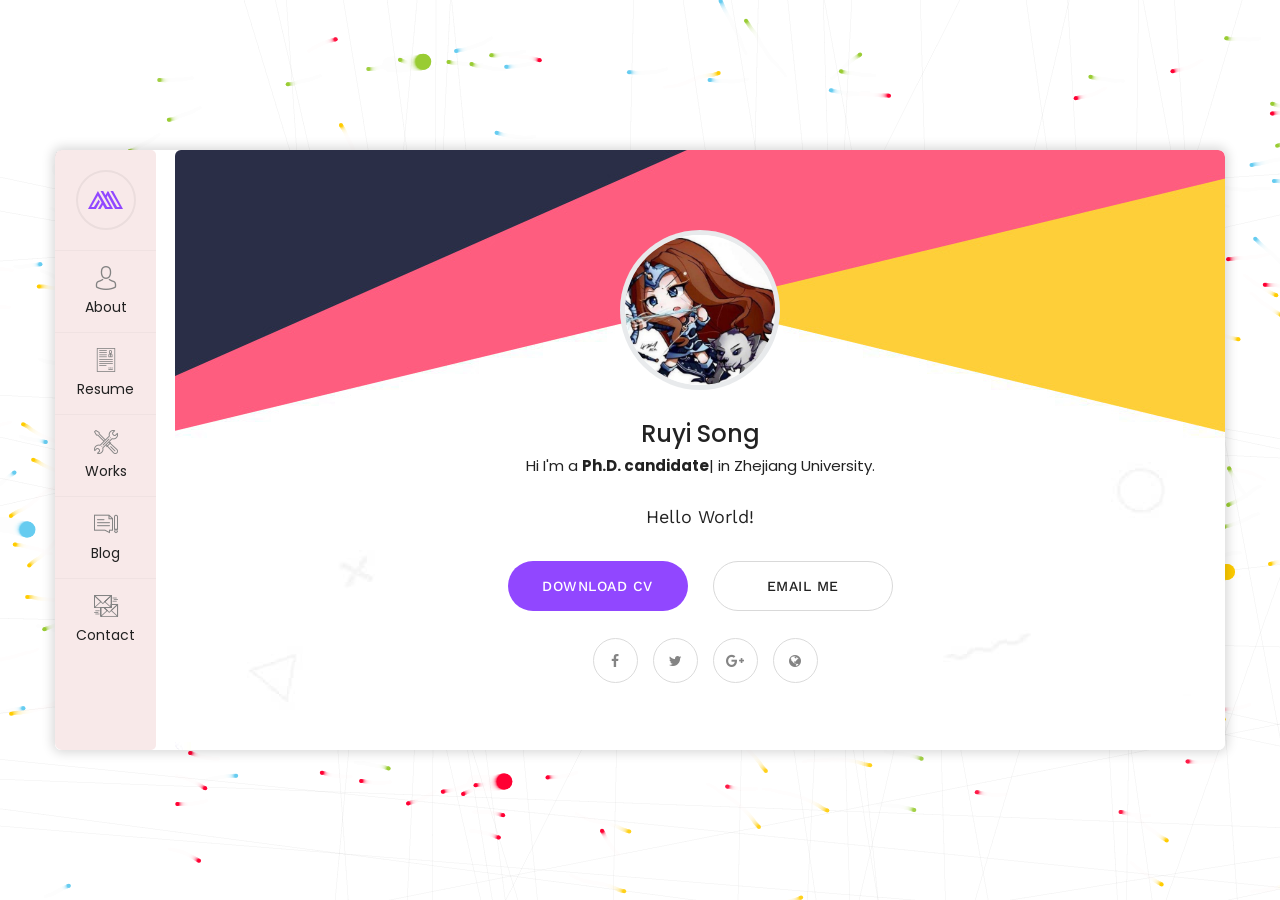
==== index.html @ bcd121ae "pdf viewer version 4.0" ====
﻿<!DOCTYPE html>
<html lang="en">
<head>
<meta charset="utf-8">
<title>Ruyi Song's Homepage</title>
<!-- Stylesheets -->
<link href="css/bootstrap.css" rel="stylesheet">
<link href="css/style.css" rel="stylesheet">
<link href="css/responsive.css" rel="stylesheet">

<!--Favicon-->
<link rel="shortcut icon" href="images/favicon.png" type="image/x-icon">
<link rel="icon" href="images/favicon.png" type="image/x-icon">
<!-- Responsive -->
<meta http-equiv="X-UA-Compatible" content="IE=edge">
<meta name="viewport" content="width=device-width, initial-scale=1.0, maximum-scale=1.0, user-scalable=0">
<!--[if lt IE 9]><script src="js/html5shiv.js"></script><![endif]-->
<!--[if lt IE 9]><script src="js/respond.js"></script><![endif]-->

<script>
function downloadCV() {
    const correctPassword = "200468"; // set your password here
    const password = prompt("need password to download CV:");
    if (password === null) {
        return;
    }
    if (password === correctPassword) {
        // correct password
        const link = document.createElement('a');
        link.href = 'docs/CV.pdf';
        link.download = 'CV.pdf';
        document.body.appendChild(link);
        link.click();
        document.body.removeChild(link);
    } else {
        // wrong password
        alert("wrong password. Access denied.");
    }
}
</script>
</head>

<body>

<div class="page-wrapper default-version">
 	
    <!-- Preloader -->
    <div class="preloader"></div>

    <div class="page-background">
        <div class="image-1"><img src="images/icons/shape/icon-1.png" alt=""></div>
        <div class="image-7"><img src="images/icons/shape/icon-7.png" alt=""></div>
        <canvas id="canvas"></canvas>
    </div>
    
    <!-- Mobile menu -->
    <div class="mobile-menu">
        <div class="container">
            <!--Nav Outer-->
            <div class="nav-outer clearfix">
                <div class="logo"><a href="index.html"><img src="images/logo.png" alt=""></a></div>
                <!-- Main Menu -->
                <nav class="main-menu">
                    <div class="navbar-header">
                        <!-- Toggle Button -->      
                        <button type="button" class="navbar-toggle" data-toggle="collapse" data-target=".navbar-collapse">
                            <span class="icon-bar"></span>
                            <span class="icon-bar"></span>
                            <span class="icon-bar"></span>
                        </button>
                    </div>
                    
                    <div class="navbar-collapse collapse scroll-nav clearfix">
                        <ul class="navigation clearfix">
                            
                            <li class="current"><a href="#home">Home</a></li>
                            <li><a href="#about">About</a></li>
                            <li><a href="#resume">Resume</a></li>
                            <!-- <li><a href="#services">Services</a></li> -->
                            <li><a href="#work">Works</a></li>
                            <li><a href="#blog">Blog</a></li>
                            <li><a href="#contact">Contact</a></li>

                         </ul>
                    </div>
                </nav>
                <!-- Main Menu End-->                        
            </div>
            <!--Nav Outer End-->            
        </div>
    </div>
 	
    <div class="card-outer">
        <div class="scroll-box">
            <div class="container" data-animation-in="fadeInLeft" data-animation-out="fadeOutLeft">
                <div class="card-wrapper">
                    <div class="author-info" style="background-image:url(images/background/3.jpg)">
                        <div class="image"><img src="images/resource/user picture.jpg" alt=""></div>
                        <div class="author">
                            <h3>Ruyi Song</h3>
                            <div class="designation">
                                Hi I'm
                                <div class="typing-title">
                                    <p>a <strong>Ph.D. candidate</strong></p>
                                    <p>a <strong>graduate student</strong></p>
                                </div>
                                <span class="typed-title"></span>
                                in ZJU.
                            </div>
                        </div>
                        <div class="link-btn">
                            <a href="javascript:void(0);" onclick="downloadCV()" class="theme-btn btn-style-one">Download CV</a>
                        </div>
                        <ul class="social-icon-two">
                            <li><a href="#"><span class="fa fa-facebook"></span></a></li>
                            <li><a href="#"><span class="fa fa-twitter"></span></a></li>
                            <li><a href="#"><span class="fa fa-google-plus"></span></a></li>
                            <li><a href="footprint.html"><span class="fa fa-globe"></span></a></li>
                        </ul>
                    </div>
                    <div class="card-inner-box">
                        <header class="header wow fadeInLeft" data-wow-duration="1.5s">
                            <ul class="main-menu">
                                <li class="active home"><a class="logo" href="#home"><img src="images/logo.png" alt=""></a></li>
                                <li><a href="#about"><i class="flaticon-social"></i>About</a></li>
                                <li><a href="#resume"><i class="flaticon-curriculum"></i>Resume</a></li>
                                <!-- <li><a href="#services"><i class="flaticon-layers-1"></i>Services</a></li> -->
                                <li><a href="#work"><i class="flaticon-tools"></i>Works</a></li>
                                <li><a href="#blog"><i class="flaticon-blog"></i>Blog</a></li>
                                <li><a href="#contact"><i class="flaticon-send-mail"></i>Contact</a></li>
                            </ul>
                        </header>

                        <!-- card item -->
                        <div class="card-home card-item active" id="home" style="background-image:url(images/background/1.jpg)">

                            <div class="card-inner wow fadeInUp" data-wow-duration="2s">
                                <div class="image"><img src="images/resource/user picture.jpg" alt=""></div>
                                <div class="author">
                                    <h3>Ruyi Song</h3>
                                    <div class="designation">
                                        Hi I'm
                                        <div class="typing-title">
                                            <p>a <strong>Ph.D. candidate</strong></p>
                                            <p>a <strong>graduate student</strong></p>
                                        </div>
                                        <span class="typed-title"></span>
                                        in Zhejiang University.
                                    </div>
                                </div>
                                <div class="text">Hello World!</div>
                                <div class="link-btn">
                                    <a href="javascript:void(0);" onclick="downloadCV()" class="theme-btn btn-style-one">Download CV</a>
                                    <a href="mailto:ruyisong77@gmail.com" class="theme-btn btn-style-two">Email Me</a>
                                </div>
                                <ul class="social-icon-two">
                                    <li><a href="#"><span class="fa fa-facebook"></span></a></li>
                                    <li><a href="#"><span class="fa fa-twitter"></span></a></li>
                                    <li><a href="#"><span class="fa fa-google-plus"></span></a></li>
                                    <li><a href="footprint.html"><span class="fa fa-globe"></span></a></li>
                                </ul>
                            </div>
                            
                        </div>
                        <!-- end item -->

                        <!-- card item -->
                        <div class="card-about card-item" id="about" style="background-image:url(images/background/2.jpg)">
                            <div class="card-inner">
                                <h4 class="title">About Me</h4>
                                <div class="text">Hello World!</div>
                                <div class="info-list">
                                    <div class="row">
                                        <div class="col-md-6">
                                            <ul class="list-style-one">
                                                <li><strong>Name:</strong>  Ruyi Song</li>
                                                <li><strong>Phone:</strong>  (+86)15591840232</li>
                                                <li><strong>Address:</strong>  Hangzhou, Zhejiang, China</li>
                                            </ul>
                                        </div>
                                        <div class="col-md-6">
                                            <ul class="list-style-one">
                                                <li><strong>Email:</strong>  ruyisong77@gmail.com</li>
                                                <li><strong>Identity:</strong>  Ph.D candidate</li>
                                            </ul>
                                        </div>
                                    </div>
                                </div>                                    
                                <h4 class="title">Skills</h4>
                                <div class="row">
                                    <!-- About Block -->
                                    <div class="skill-block col-md-3 col-sm-4 col-xs-6">
                                        <div class="inner-box">
                                            <div class="graph-outer">
                                                <input type="text" class="dial" data-fgColor="#9147ff" data-bgColor="#f5f5f5" data-width="90" data-height="90" data-linecap="normal"  value="50">
                                                <div class="inner-text count-box"><span class="count-text" data-stop="50" data-speed="2000"></span>%</div>
                                            </div>
                                            <h3>C++</h3>
                                        </div>
                                    </div>

                                    <!-- About Block -->
                                    <div class="skill-block col-md-3 col-sm-4 col-xs-6">
                                        <div class="inner-box">
                                            <div class="graph-outer">
                                                <input type="text" class="dial" data-fgColor="#ff5e7e" data-bgColor="#f5f5f5" data-width="90" data-height="90" data-linecap="normal"  value="20">
                                                <div class="inner-text count-box"><span class="count-text" data-stop="20" data-speed="2000"></span>%</div>
                                            </div>
                                            <h3>C</h3>
                                        </div>
                                    </div>

                                    <!-- About Block -->
                                    <div class="skill-block col-md-3 col-sm-4 col-xs-6">
                                        <div class="inner-box">
                                            <div class="graph-outer">
                                                <input type="text" class="dial" data-fgColor="#ffc713" data-bgColor="#f5f5f5" data-width="90" data-height="90" data-linecap="normal"  value="20">
                                                <div class="inner-text count-box"><span class="count-text" data-stop="20" data-speed="2000"></span>%</div>
                                            </div>
                                            <h3>Python</h3>
                                        </div>
                                    </div>

                                    <!-- About Block -->
                                    <div class="skill-block col-md-3 col-sm-4 col-xs-6">
                                        <div class="inner-box">
                                            <div class="graph-outer">
                                                <input type="text" class="dial" data-fgColor="#51dbc3" data-bgColor="#f5f5f5" data-width="90" data-height="90" data-linecap="normal"  value="10">
                                                <div class="inner-text count-box"><span class="count-text" data-stop="10" data-speed="2000"></span>%</div>
                                            </div>
                                            <h3>HTML</h3>
                                        </div>
                                    </div>
                                </div>
                                        
                            </div>
                        </div>
                        <!-- end item -->

                        <!-- card item -->
                        <div class="card-resume card-item" id="resume" style="background-image:url(images/background/2.jpg)">
                            <div class="card-inner">
                                <h4 class="title">Resume</h4>
                                <div class="row clearfix">
                                    <!--Column-->
                                    <div class="timeline-column col-md-6 col-sm-12 col-xs-12">
                                        <div class="inner">
                                            <div class="col-header"><div class="icon-box"><div class="icon-inner"><div class="icon"><span class="flaticon-book"></span></div></div></div> <h2>Experience</h2></div>
                                            
                                            <!--Timeline Block-->
                                            <div class="timeline-block">
                                                <div class="inner-box">
                                                    <h4>Ph.D Candidate</h4>
                                                    <div class="date"><span>2026-now</span> / Zhejiang University</div>
                                                    <div class="text">Major in Computer Science and Technology. </div>
                                                </div>
                                            </div>

                                            <!--Timeline Block-->
                                            <div class="timeline-block">
                                                <div class="inner-box">
                                                    <h4>Graduate</h4>
                                                    <div class="date"><span>2022-2026</span> / Zhejiang University</div>
                                                    <div class="text">Major in Computer Science and Technology. </div>
                                                </div>
                                            </div>
                                            
                                        </div>
                                    </div>
                                    
                                    <!--Column-->
                                    <div class="timeline-column col-md-6 col-sm-12 col-xs-12">
                                        <div class="inner">
                                            <div class="col-header"><div class="icon-box"><div class="icon-inner"><div class="icon"><span class="flaticon-case"></span></div></div></div> <h2>Previous Work</h2></div>
                                            
                                            <!--Timeline Block-->
                                            <div class="timeline-block">
                                                <div class="inner-box">
                                                    <h4>MultiModal AI</h4>
                                                    <div class="date"><span>2025-now</span>  / Zhejiang University</div>
                                                    <div class="text">Vision-Language Action model </div>
                                                </div>
                                            </div>

                                            <div class="timeline-block">
                                                <div class="inner-box">
                                                    <h4>MARL</h4>
                                                    <div class="date"><span>2024-2025 </span> / Zhejiang University</div>
                                                    <div class="text">Multi-Agent Reinforcement Learning </div>
                                                </div>
                                            </div>

                                        </div>
                                    </div>
                                    
                                </div>
                            </div>
                        </div>
                        <!-- end item -->
                        <!-- card item -->
                        <!-- <div class="card-services card-item" id="services" style="background-image:url(images/background/2.jpg)">
                            <div class="card-inner">
                                <h4 class="title">Services</h4>
                                <div class="row">
                                    <div class="services-block col-md-6">
                                        <div class="inner-box">
                                            <div class="icon-box"><span class="icon flaticon-pen-tool"></span></div>
                                            <h4><a href="blog-single.html">UI/UX Design</a></h4>
                                            <div class="text">Lorem ipsum dolor amet constur adipisicing elit </div>
                                        </div> 
                                    </div>
                                    <div class="services-block col-md-6">
                                        <div class="inner-box">
                                            <div class="icon-box"><span class="icon flaticon-folder"></span></div>
                                            <h4><a href="blog-single.html">Web Design</a></h4>
                                            <div class="text">Lorem ipsum dolor amet constur adipisicing elit </div>
                                        </div> 
                                    </div>
                                    <div class="services-block col-md-6">
                                        <div class="inner-box">
                                            <div class="icon-box"><span class="icon flaticon-computer"></span></div>
                                            <h4><a href="blog-single.html">Branding</a></h4>
                                            <div class="text">Lorem ipsum dolor amet constur adipisicing elit </div>
                                        </div> 
                                    </div>
                                    <div class="services-block col-md-6">
                                        <div class="inner-box">
                                            <div class="icon-box"><span class="icon flaticon-layers-1"></span></div>
                                            <h4><a href="blog-single.html">Logo Design</a></h4>
                                            <div class="text">Lorem ipsum dolor amet constur adipisicing elit </div>
                                        </div> 
                                    </div>
                                    <div class="services-block col-md-6">
                                        <div class="inner-box">
                                            <div class="icon-box"><span class="icon flaticon-web-design"></span></div>
                                            <h4><a href="blog-single.html">Apps Design</a></h4>
                                            <div class="text">Lorem ipsum dolor amet constur adipisicing elit </div>
                                        </div> 
                                    </div>
                                    <div class="services-block col-md-6">
                                        <div class="inner-box">
                                            <div class="icon-box"><span class="icon flaticon-photo-camera"></span></div>
                                            <h4><a href="blog-single.html">Photography</a></h4>
                                            <div class="text">Lorem ipsum dolor amet constur adipisicing elit </div>
                                        </div> 
                                    </div>
                                </div>
                            </div>
                        </div> -->
                        <!-- end item -->
                        <!-- card item -->
                        <div class="card-projects card-item" id="work" style="background-image:url(images/background/2.jpg)">
                            <div class="card-inner">
                                <h4 class="title">Works</h4>
                                <div class="row">

                                    <div class="projects-block col-md-6">
                                        <div class="inner-box">
                                            <figure class="image">
                                                <img src="images/gallery/LLM-SMAC.png" alt="image">
                                                <div class="overlay">
                                                    <a class="option-btn" href="pdf-viewer.html?file=docs/CV.pdf&title=CV.pdf" target="_blank" rel="noopener">
                                                        <i class="fa fa-search"></i>
                                                    </a>                                
                                                </div>
                                            </figure>
                                            <div class="caption-title">
                                                <h3><a href="#">本地 PDF</a></h3>
                                                <span>本地阅读</span>
                                            </div>
                                        </div>
                                    </div>

                                    <div class="projects-block col-md-6">
                                        <div class="inner-box">
                                            <figure class="image">
                                                <img src="images/gallery/LLM-SMAC.png" alt="image">
                                                <div class="overlay">
                                                    <a class="option-btn" href="https://dl.acm.org/doi/abs/10.65109/RVAB7186#" target="_blank" rel="noopener">
                                                        <i class="fa fa-search"></i>
                                                    </a>                                
                                                </div>
                                            </figure>
                                            <div class="caption-title">
                                                <h3><a href="#">LLM-SMAC</a></h3>
                                                <span>AAMAS 2026</span>
                                            </div>
                                        </div>
                                    </div>

                                    <div class="projects-block col-md-6">
                                        <div class="inner-box">
                                            <figure class="image">
                                                <img src="images/gallery/SMAC-R1.png" alt="image">
                                                <div class="overlay">
                                                    <a class="option-btn" href="https://arxiv.org/abs/2410.16024" target="_blank" rel="noopener">
                                                        <i class="fa fa-search"></i>
                                                    </a>                                
                                                </div>
                                            </figure>
                                            <div class="caption-title">
                                                <h3><a href="#">SMAC-R1</a></h3>
                                                <span>arXiv</span>
                                            </div>
                                        </div>
                                    </div>

                                    <!-- <div class="projects-block col-md-6">
                                        <div class="inner-box">
                                            <figure class="image">
                                                <img src="images/gallery/2.jpg" alt="image">
                                                <div class="overlay">
                                                    <a class="lightbox-image option-btn" title="Image Caption Here" data-fancybox-group="example-gallery" href="images/gallery/2.jpg">
                                                        <i class="fa fa-search"></i>
                                                    </a>                                
                                                </div>
                                            </figure>
                                            <div class="caption-title">
                                                <h3><a href="#">Portfolio Item Title</a></h3>
                                                <span>Branding, Print</span>
                                            </div>
                                        </div>
                                    </div>

                                    <div class="projects-block col-md-6">
                                        <div class="inner-box">
                                            <figure class="image">
                                                <img src="images/gallery/3.jpg" alt="image">
                                                <div class="overlay">
                                                    <a class="lightbox-image option-btn" title="Image Caption Here" data-fancybox-group="example-gallery" href="images/gallery/3.jpg">
                                                        <i class="fa fa-search"></i>
                                                    </a>                                
                                                </div>
                                            </figure>
                                            <div class="caption-title">
                                                <h3><a href="#">Portfolio Item Title</a></h3>
                                                <span>Branding, Print</span>
                                            </div>
                                        </div>
                                    </div>
                                    
                                    <div class="projects-block col-md-6">
                                        <div class="inner-box">
                                            <figure class="image">
                                                <img src="images/gallery/4.jpg" alt="image">
                                                <div class="overlay">
                                                    <a class="lightbox-image option-btn" title="Image Caption Here" data-fancybox-group="example-gallery" href="images/gallery/4.jpg">
                                                        <i class="fa fa-search"></i>
                                                    </a>                                
                                                </div>
                                            </figure>
                                            <div class="caption-title">
                                                <h3><a href="#">Portfolio Item Title</a></h3>
                                                <span>Branding, Print</span>
                                            </div>
                                        </div>
                                    </div>
                                    
                                    <div class="projects-block col-sm-6">
                                        <div class="inner-box">
                                            <figure class="image">
                                                <img src="images/gallery/5.jpg" alt="image">
                                                <div class="overlay">
                                                    <a class="lightbox-image option-btn" title="Image Caption Here" data-fancybox-group="example-gallery" href="images/gallery/5.jpg">
                                                        <i class="fa fa-search"></i>
                                                    </a>                                
                                                </div>
                                            </figure>
                                            <div class="caption-title">
                                                <h3><a href="#">Portfolio Item Title</a></h3>
                                                <span>Branding, Print</span>
                                            </div>
                                        </div>
                                    </div>

                                    <div class="projects-block col-sm-6">
                                        <div class="inner-box">
                                            <figure class="image">
                                                <img src="images/gallery/6.jpg" alt="image">
                                                <div class="overlay">
                                                    <a class="lightbox-image option-btn" title="Image Caption Here" data-fancybox-group="example-gallery" href="images/gallery/6.jpg">
                                                        <i class="fa fa-search"></i>
                                                    </a>                                
                                                </div>
                                            </figure>
                                            <div class="caption-title">
                                                <h3><a href="#">Portfolio Item Title</a></h3>
                                                <span>Branding, Print</span>
                                            </div>
                                        </div>
                                    </div> -->
                                    
                                </div>
                            </div>
                        </div>
                        <!-- end item -->
                        <!-- card item -->
                        <div class="card-blog card-item" id="blog" style="background-image:url(images/background/2.jpg)">
                            <div class="card-inner">
                                <h4 class="title">Blog</h4>

                                <div class="news-block">
                                    <div class="inner-box">
                                        <div class="image">
                                            <img src="images/blog/China/Shanghai/Shanghai14.jpg" alt="">
                                            <div class="overlay">
                                                <a class="link-btn" href="blog/China/Shanghai.html">
                                                    <i class="fa fa-link"></i>
                                                </a>                                
                                            </div>
                                        </div>
                                        <div class="date"><strong>30</strong> <br>Aug</div>
                                        <div class="lower-content">
                                            <h4><a href="blog/China/Shanghai.html">Shanghai, China</a></h4>
                                            <div class="post-meta">by Ruyi Song  /  <span>China</span></div>
                                        </div>
                                    </div>
                                </div>

                                <div class="news-block">
                                    <div class="inner-box">
                                        <div class="image">
                                            <img src="images/blog/China/Guilin/Guilin19.jpg" alt="">
                                            <div class="overlay">
                                                <a class="link-btn" href="blog/China/Guilin.html">
                                                    <i class="fa fa-link"></i>
                                                </a>                                
                                            </div>
                                        </div>
                                        <div class="date"><strong>27</strong> <br>Aug</div>
                                        <div class="lower-content">
                                            <h4><a href="blog/China/Guilin.html">Guilin, Guangxi, China</a></h4>
                                            <div class="post-meta">by Ruyi Song  /  <span>China</span></div>
                                        </div>
                                    </div>
                                </div>

                                <!-- <div class="news-block">
                                    <div class="inner-box">
                                        <div class="image">
                                            <img src="images/resource/blog-2.jpg" alt="">
                                            <div class="overlay">
                                                <a class="link-btn" href="blog-single.html">
                                                    <i class="fa fa-link"></i>
                                                </a>                                
                                            </div>
                                        </div>
                                        <div class="date"><strong>04</strong> <br>Sep</div>
                                        <div class="lower-content">
                                            <h4><a href="blog-single.html">Let’s Talk About Design</a></h4>
                                            <div class="post-meta">by admin  /  <span>Design</span></div>
                                        </div>
                                    </div>
                                </div>

                                <div class="news-block">
                                    <div class="inner-box">
                                        <div class="image">
                                            <img src="images/resource/blog-3.jpg" alt="">
                                            <div class="overlay">
                                                <a class="link-btn" href="blog-single.html">
                                                    <i class="fa fa-link"></i>
                                                </a>                                
                                            </div>
                                        </div>
                                        <div class="date"><strong>06</strong> <br>Sep</div>
                                        <div class="lower-content">
                                            <h4><a href="blog-single.html">Let’s Talk About Design</a></h4>
                                            <div class="post-meta">by admin  /  <span>Design</span></div>
                                        </div>
                                    </div>
                                </div> -->

                            </div>
                        </div>
                        <!-- end item -->
                        <!-- card item -->
                        <div class="card-contact card-item" id="contact" style="background-image:url(images/background/2.jpg)">
                            <div class="card-inner">
                                <h3 class="title">Contact</h3>
                                <h4>Keep In Touch</h4>
                                <div class="row clearfix">
                                    <div class="col-md-6">
                                        <ul class="list-style-two">
                                            <li><span class="icon flaticon-signs"></span>The State Key Laboratory of CAD&CG at Zhejiang University <br> Yuhangtang road 866, Hangzhou, Zhejiang, China </li>
                                            <li><span class="icon flaticon-smartphone"></span>(+86) 15591840232 <br>(+86) ***********</li>
                                            <li><span class="icon flaticon-note-1"></span>ruyisong77@gmail.com (prefer) <br>3220105868@zju.edu.cn</li>
                                        </ul>
                                    </div>
                                    <div class="col-md-6">
                                        <div class="map-section">
                                            <div class="home-google-map">
                                                <div 
                                                    class="google-map" 
                                                    id="contact-google-map" 
                                                    data-map-lat="40.700843" 
                                                    data-map-lng="-74.004012" 
                                                    data-icon-path="images/icons/map-marker.png"
                                                    data-map-title="Chester"
                                                    data-map-zoom="11" >
                                                </div>
                                            </div>
                                        </div>
                                    </div>
                                </div>
                                <!-- <h4>How Can I Help?</h4> -->
                                <!-- Contact Form -->
                                <!-- <div class="contact-form"> -->
                                    <!--Comment Form-->
                                    <!-- <form method="post" action="sendemail.php" id="contact-form">
                                        <div class="row clearfix">
                                            
                                            <div class="col-md-6 form-group">
                                                <input type="text" name="username" placeholder="Name" required>
                                            </div>
                                            
                                            <div class="col-md-6 form-group">
                                                <input type="email" name="email" placeholder="Email" required>
                                            </div>
                                            
                                            <div class="col-md-6 form-group">
                                                <input type="text" name="subject" placeholder="Subject" required>
                                            </div>

                                            <div class="col-md-6 form-group">
                                                <input type="text" name="phone" placeholder="Phone" required>
                                            </div>

                                            <div class="col-lg-12 col-md-12 form-group">
                                                <textarea name="message" placeholder="Message"></textarea>
                                            </div>
                                            
                                            <div class="col-lg-12 col-md-12 form-group">
                                                <button class="theme-btn btn-style-two" type="submit" name="submit-form">Submit Now </button>
                                            </div>
                                            
                                        </div>
                                    </form>
                                        
                                </div> -->
                                <!--End Contact Form -->
                                        
                            </div>
                        </div>
                        <!-- end item -->

                    </div>
                </div>
                    
            </div>
        </div>
            
    </div>

</div>
<!--End pagewrapper-->


<script src="js/jquery.js"></script> 

<script src="js/bootstrap.min.js"></script>
<script src="js/jquery.mCustomScrollbar.concat.min.js"></script>
<script src="js/owl.js"></script>
<script src="js/wow.js"></script>
<script src="js/appear.js"></script>
<script src="js/jquery.fancybox.js"></script>
<script src="js/element-in-view.js"></script>
<script src="js/knob.js"></script>
<script src="js/validate.js"></script>
<script src="js/mousemoveparallax.js"></script>
<script src="js/pagenav.js"></script>
<script src="js/jquery-type.js"></script>
<script src="js/jquery.nicescroll.min.js"></script>
<script src="js/particle-alone.js"></script>
<script src="js/script.js"></script>

<!--Google Map APi Key-->
<script src="http://ditu.google.cn/maps/api/js?key=AIzaSyATY4Rxc8jNvDpsK8ZetC7JyN4PFVYGCGM"></script>
<script src="js/gmaps.js"></script>
<script src="js/map-script.js"></script>
<!--End Google Map APi-->

</body>
</html>
---- css/style.css ----
/* Mahira HTML Template*/

/************ TABLE OF CONTENTS ***************
1. Fonts
2. Reset
3. Global
4. Header
5. About
6. Resume
7. Services
8. Works
9. Blog
10. Contact
**********************************************/

/*** 

====================================================================
	Fonts
====================================================================

 ***/

@import url('https://fonts.googleapis.com/css?family=Poppins:400,500,600,700,800|Work+Sans:400,500,700');

/*font-family: 'Poppins', sans-serif;
font-family: 'Work Sans', sans-serif;*/

@import url('font-awesome.css');
@import url('flaticon.css');
@import url('animate.css');
@import url('owl.css');
@import url('jquery-ui.css');
@import url('jquery.fancybox.min.css');
@import url('jquery.mCustomScrollbar.min.css');
@import url('custom-animate.css');
@import url('multi-scroll.css');

/*** 

====================================================================
	Reset
====================================================================

 ***/

* {
	margin:0px;
	padding:0px;
	border:none;
	outline:none;
}

/*** 

====================================================================
	Global Settings
====================================================================

 ***/

body {
	font-size:15px;
	color:#777777;
	line-height:1.7em;
	font-weight:400;
	background:#ffffff;
	-webkit-font-smoothing: antialiased;
	-moz-font-smoothing: antialiased;
	font-family: 'Work Sans', sans-serif;
}

a{
	text-decoration:none;
	cursor:pointer;
	color:#fc6183;
}

a:hover,a:focus,a:visited{
	text-decoration:none;
	outline:none;
}

h1,h2,h3,h4,h5,h6 {
	position:relative;
	font-weight:normal;
	background:none;
	margin:0px;
	line-height:1.6em;
	font-family: 'Poppins', sans-serif;
}

textarea{
	overflow:hidden;
}

p{
	font-size: 14px;
	position:relative;
	line-height:1.8em;	
	margin-bottom: 0;
	color: #777777;
}

::-webkit-input-placeholder{color: inherit;}
::-moz-input-placeholder{color: inherit;}
::-ms-input-placeholder{color: inherit;}

.auto-container{
	position:static;
	max-width:1200px;
	padding:0px 15px;
	margin:0 auto;
}

.medium-container{
	max-width:850px;
}

.page-wrapper{
	position:relative;
	margin:0 auto;
	width:100%;
	min-width:300px;
	background-position: center;
	background-repeat: repeat;
}

.page-wrapper.bg-lines{
	background-image: url(../images/icons/line.png);
}


ul,li{
	list-style:none;
	padding:0px;
	margin:0px;	
}

.centered{
	text-align:center;	
}

.theme-btn{
	display:inline-block;
	letter-spacing: .5px;
	transition:all 0.3s ease;
	-moz-transition:all 0.3s ease;
	-webkit-transition:all 0.3s ease;
	-ms-transition:all 0.3s ease;
	-o-transition:all 0.3s ease;
}

/*Btn Style One*/
.btn-style-one{
	position:relative;
	font-size:14px;
	line-height:22px;
	text-align: center;
	padding:14px 30px;
	color:#ffffff;
	font-weight:500;
	text-transform: uppercase;
	letter-spacing:.5px;
	-webkit-border-radius: 40px;
	-moz-border-radius: 40px;
	-ms-border-radius: 40px;
	-o-border-radius: 40px;
	border-radius: 40px;
	background: #9147ff;
}

.btn-style-one:hover{
	color: #fff;
	background: #222;
}

/*Btn Style two*/
.btn-style-two{
	position:relative;
	font-size:14px;
	line-height:22px;
	text-align: center;
	padding: 13px 30px;
	color:#222;
	font-weight:500;
	text-transform: uppercase;
	letter-spacing:.5px;
	-webkit-border-radius: 40px;
	-moz-border-radius: 40px;
	-ms-border-radius: 40px;
	-o-border-radius: 40px;
	border-radius: 40px;
	background: transparent;
	border: 1px solid #d9d9d9;
}

.btn-style-two:hover{
	color: #ffffff;
	background: #9147ff;
	border-color: #9147ff;
}


/*Social Icon One*/

.social-icon-one{
	position:relative;
}

.social-icon-one li{
	position:relative;
	margin-left:10px;
	display:inline-block;
}

.social-icon-one li a{
	font-size:14px;
	color:#111111;
}

.social-icon-one li a:hover{
	color:#1d1d1d;
}

/*Social Icon two*/

.social-icon-two{
	position:relative;
}

.social-icon-two li{
	position:relative;
	margin-left:10px;
	display:inline-block;
}

.social-icon-two li a{
	font-size:14px;
	color: #848484;
	height:  45px;
	width:  45px;
	text-align:  center;
	line-height:  45px;
	border: 1px solid #dbdbdb;
	display:  inline-block;
	border-radius: 50%;
	transition: .5s ease;
}

.social-icon-two li a:hover{
	color:#fff;
	background-color: #9147ff;
}

.theme_color{
	color:#fc6183;	
}

.preloader{
	position:fixed;
	left:0px;
	top:0px;
	width:100%;
	height:100%;
	z-index:999999;
	background-color:#ffffff;
	background-position:center center;
	background-repeat:no-repeat;
	background-image:url(../images/icons/preloader.svg);
}

img{
	display:inline-block;
	max-width:100%;
	height:auto;	
}

/* page background */
.page-background {
	position: fixed;
    overflow: hidden;
    top: 0;
    left: 0;
    width: 100%;
    height: 100%;
	background-image: -moz-linear-gradient( 110deg, rgb(145,71,255) 0%, rgb(121,39,245) 100%);
    background-image: -webkit-linear-gradient( 110deg, rgb(145,71,255) 0%, rgb(121,39,245) 100%);
    background-image: -ms-linear-gradient( 110deg, rgb(145,71,255) 0%, rgb(121,39,245) 100%);
}

.page-background .image-1 {
	position: absolute;
	left: 0;
	top: 0;
}

.page-background .image-7 {
	position: absolute;
	right: 0;
	bottom: 0px;
}

/* parallax container */

.parallax-container {
    position: absolute;
    left: 0;
    top: 0;
    width: 100%;
    height: 100%;
}

.parallax-container .image-2 {
	position: absolute;
	left: 120px;
	top: 50%;
}

.parallax-container .image-3 {
	position: absolute;
	left: 50%;
	top: 90px;
}

.parallax-container .image-4 {
	position: absolute;
	right: 30%;
	top: 5px;
}

.parallax-container .image-5 {
	position: absolute;
	right: 150px;
	bottom: 50%;
}

.parallax-container .image-6 {
	position: absolute;
	left: 30%;
	bottom: 50px;
}


.card-outer {
    position: fixed;
    display: flex;
    flex-direction: row;
    flex-wrap: wrap;
    justify-content:  center;
    align-items:  center;
    height:  100%;
    width:  100%;
    top:  0;
    left:  0;
}

.card-outer .container {
	position: relative;
}


/*** 

====================================================================
	Header
====================================================================

 ***/

.header {
	position: absolute;
	left: 0;
	top: 0;
	bottom: 0;
	background-color: #f8e9e9;
	border-radius: 5px;
	transition: .5s ease;
	z-index: 99;
	overflow: hidden;
}

.card-outer .card-inner-box.offsetleft .header {
	border-radius: 0px;
}

.header ul {
	text-align: center;
}

.header ul li {
	position: relative;
	min-width: 100px;
	border-bottom: 1px solid #f0e2e2;
}

.header ul li:last-child {
	border-bottom: 0px;
}

.header ul li a.logo {
    border: 2px solid #ebdddd;
    border-radius: 50%;
    height: 60px;
    width: 60px;
    padding: 0 0;
    line-height: 54px;
    margin: 20px auto;
}

.header ul li.active a.logo {
	background-color: transparent;
}

.header ul li a {
	position: relative;
	color: #212121;
	padding: 15px 21px 12px;

	display:  block;
	font-size:  14px;
	font-family:  'Poppins', sans-serif;
	background: #f8e9e9;
	z-index: 99;
}

.header ul li:before {
	position: absolute;
	content: '';
	background-color: #9147ff;
	height: 50px;
	width: 50px;
	right: 10px;
	top: 15px;
	transform: rotate(45deg);
	transition:  .5s ease;
}

.header ul li.active:before {
	right: 0;
	z-index: 99;
}

.header ul li.home:before {
	display: none;
}

.header ul li a i {
	display:  block;
	color: #838383;
	font-size: 24px;
	margin-bottom: 3px;
}

.header ul li.active a {
    background: #9147ff;
    color: #fff;
}

.header ul li.active a i {
    color: #fff;
}

/* Mobile menu */

.mobile-menu {
    background: #fff;
    position: fixed;
    top: 0;
    left: 0;
    width: 100%;
    z-index: 9999;
    display: none;
    box-shadow: 0 0 40px rgba(0, 0, 0, 0.1);
}

.mobile-menu .nav-outer {
	position: relative;
}

.mobile-menu .logo {
    position: absolute;
    left: 0;
    top: 0;
    z-index: 99;
    border-right: 1px solid #ececec;
    padding: 13px 0;
    padding-right: 24px;
}

/*** 

====================================================================
	Card item
====================================================================

 ***/

.card-outer .card-wrapper {
	background-color: #fff;
	border-radius: 7px;
	overflow: hidden;
}

.card-outer .card-inner-box {
	position: relative;
	min-height: 600px;
	background-image: -moz-linear-gradient( 110deg, rgb(145,71,255) 0%, rgb(121,39,245) 100%);
	background-image: -webkit-linear-gradient( 110deg, rgb(145,71,255) 0%, rgb(121,39,245) 100%);
	background-image: -ms-linear-gradient( 110deg, rgb(145,71,255) 0%, rgb(121,39,245) 100%);
	transition: 1s ease;
}

.card-outer .card-inner-box.offsetleft {
	transition: .5s ease;
	transform: translate(350px);
}

.card-item {
    position: absolute;
    border-radius: 6px;
    border-top-left-radius: 0px;
    border-bottom-left-radius: 0px;
    top: 0;
    left: 100px;
    right: 0;
    bottom: 0;
    opacity: 0;
    visibility: hidden;
    z-index: 8;
    max-width: 720px;
}

.card-inner-box.active .card-item {
	border-top-left-radius: 0px;
	border-bottom-left-radius: 0px;
    background-repeat: no-repeat;
    background-position: right center;
}

.card-item .card-inner {
	height: 100%;
	transition: .5s ease;
}

.card-inner-box .card-home {
	text-align: center;
	left: 120px;
	background-position: center;
	background-repeat: no-repeat;
	background-size: cover;
	border-radius: 6px;
	max-width: 1050px;
	padding-top: 80px;
}

.card-item.active {
	opacity: 1;
	visibility: visible;
	z-index: 10;
	transition: visibility 1s linear, opacity 0.5s linear;
}

.card-item.hide-item {
	opacity: 0;
	visibility: hidden;
	z-index: 9;
}

.card-home .image {
	width: 160px;
	height: 160px;
	margin: 0 auto;
	margin-bottom: 25px;
	background: #fff;
	border-radius: 50%;
}

.card-home .image img {
	border: 5px solid rgba(31, 53, 67, 0.10);
	border-radius: 50%;
}

.card-home .author h3 {
	font-weight: 500;
	color: #222;
}

.card-home .author .designation {
	font-family: 'Poppins', sans-serif;
	font-size: 15px;
	margin-bottom: 25px;
	color: #222;
}

.card-home .text {
	font-size: 18px;
	max-width: 600px;
	margin: 0 auto;
	margin-bottom: 25px;
	color: #222;
}

.card-home .link-btn {
	margin-bottom: 20px;
}

.card-home .theme-btn {
	margin: 7px 10px;
	min-width: 180px;
}

/* author info */
.author-info {
	position: absolute;
	left: 0px;
	top: 0;
	bottom: 0;
	text-align: center;
	padding: 50px 15px;
	padding-top: 140px;
	min-width: 350px;
	border-bottom-left-radius: 6px;
	border-top-left-radius: 8px;
	background-repeat: no-repeat;
	background-position: center;
}

.author-info .image {
	width: 160px;
	height: 160px;
	border-radius: 50%;
	margin: 0 auto;
	margin-bottom: 35px;
	background: #fff;
}

.author-info .image img {
	border: 5px solid rgba(31, 53, 67, 0.10);
	border-radius: 50%;
}

.author-info .author h3 {
	font-weight: 500;
	color: #222;
}

.author-info .author .designation {
	font-family: 'Poppins', sans-serif;
	font-size: 15px;
	margin-bottom: 30px;
	color: #222;
}

.author-info .text {
	font-size: 18px;
	max-width: 600px;
	margin: 0 auto;
	margin-bottom: 30px;
	color: #222;
}

.author-info .link-btn {
	margin-bottom: 30px;
}

.author-info .theme-btn {
	margin: 0 10px;
}

/*** 

====================================================================
	About Us	
====================================================================

***/

.card-about {
	padding: 50px 50px;
}

.card-about .title {
	font-size: 22px;
	font-weight: 500;
	color: #222;
	margin-bottom: 20px;
}

.card-about .text {
	position: relative;
	margin-bottom: 20px;
}

.card-about .info-list {
	margin-bottom: 28px;
	padding-bottom: 20px;
	border-bottom: 1px solid #e5e5e5;
}

.card-about .list-style-one {
	position: relative;
}

.card-about .list-style-one li {
	position: relative;
	color: #848484;
	margin-bottom: 10px;
}

.card-about .list-style-one li strong {
	color: #222;
}

.skill-section .row{
	margin: 0 -60px;
}

.skill-section .skill-block{
	padding: 0 60px;
}

.skill-block{
	position: relative;
	margin-bottom: 30px;
	text-align:  left;
}

.skill-block .inner-box{
	position: relative;
	display:  inline-block;
}

.skill-block .graph-outer{
	position: relative;
	left: 0;
	top: 0;
	text-align: center;
	display: inline-block;
}

.skill-block .graph-outer .count-box{
    position: absolute;
    left: 0;
    top: 50%;
    width: 100%;
    font-size: 20px;
    color: #222222;
    font-weight: 300;
    line-height: 40px;
    margin-top: -20px;
}

.skill-block h3{
	position: relative;
	font-size: 15px;
	line-height: 1.2em;
	color: #222222;
	font-weight: 400;
	text-align:  center;
	font-family:  'Work Sans', sans-serif;
	margin-top: 5px;
}

.skill-block .sub-title{
	display: block;
	font-size: 12px;
	line-height: 18px;
	color: #00aeef;
	font-weight: 400;
	margin-top: 3px;
}

.skill-block .text{
	position: relative;	
	font-size: 18px;
	line-height: 28px;
	color: #555555;
	font-weight: 300;
	margin-top: 15px;
}


/*** 

====================================================================
	Resume Section
====================================================================

***/

.card-resume{
	padding: 50px 50px;
}

.card-resume .title {
    font-size: 22px;
    font-weight: 500;
    color: #222;
    margin-bottom: 15px;
    padding-bottom: 10px;
    border-bottom: 1px solid #e5e5e5;
    margin-top: -9px;
}

.card-resume .timeline-column{
	position:relative;
	margin-bottom: 40px;
}

.card-resume .timeline-column .inner{
	position:relative;
	padding-left: 13px;
	padding-bottom:2px;
}

.card-resume .timeline-column .inner:before{
	content:'';
	position:absolute;
	left: 12px;
	top: 60px;
	border-left:1px solid #d0d0d0;
	bottom: 0;
}

.card-resume .timeline-column .col-header{
	position:relative;
	padding-left: 22px;
	margin-bottom: 5px;
}

.card-resume .timeline-column .col-header h2{
	position:relative;
	font-size: 18px;
	color: #222;
	font-weight: 500;
	text-transform:capitalize;
	line-height:42px;
}

.dark-layout .card-resume .timeline-column .col-header h2{
	color:#ffffff;
}

.card-resume .timeline-column .col-header .icon-box{
	position:absolute;
	left: -26px;
	top: -4px;
}

.card-resume .timeline-column .col-header .icon-box .icon-inner{
	position:relative;
	width:52px;
	height:52px;	
}

.dark-layout .card-resume .timeline-column .col-header .icon-box .icon{
	color:#1e1e1e;	
}


.card-resume .timeline-column .col-header .icon-box .icon{
	position:relative;
	display:block;
	width:52px;
	height:52px;
	text-align:center;
	color:#9147ff;
	font-size:24px;
	line-height:52px;
	z-index:1;
}

.card-resume .timeline-column .timeline-block{
	position:relative;
	margin-bottom: 28px;
}

.card-resume .timeline-column .timeline-block:last-child{
	margin-bottom:0px;	
}

.card-resume .timeline-column .timeline-block .inner-box{
	position:relative;
	padding-left:30px;
}

.card-resume .timeline-column .timeline-block .date{
	position:relative;
	display:inline-block;
	margin-bottom: 9px;
	line-height:24px;
	font-size:14px;
	color:#222;
	font-weight:400;
	font-family: 'Poppins', sans-serif;
}

.card-resume .timeline-column .timeline-block .date span {
	color: #9147ff;
}

.card-resume .timeline-column .timeline-block h4{
	position: relative;
	font-size:16px;
	color:#333333;
	font-weight: 500;
	margin-bottom: 5px;
}

.card-resume .timeline-column .timeline-block h4:before{
	content:'';
	position:absolute;
	left: -37px;
	top:4px;
	width: 13px;
	height: 13px;
	border: 2px solid #9147ff;
	border-radius:50%;
	background:  #fff;
}

.card-resume .timeline-column .timeline-block .text{
	font-size:14px;
}

/*** 

====================================================================
	Services Section
====================================================================

***/

.card-services{
	padding: 50px 50px;
}

.card-services .title {
    font-size: 22px;
    font-weight: 500;
    color: #222;
    margin-bottom: 15px;
    padding-bottom: 20px;
    border-bottom: 1px solid #e5e5e5;
    margin-top: -9px;
}

.services-block {
	position: relative;
}

.services-block .inner-box {
	position: relative;
	padding-left: 95px;
	margin-top: 40px;
	min-height: 100px;
}

.services-block .icon-box {
	position: absolute;
	left: 0;
	top: 0;
	color: #9147ff;
	height: 75px;
	width: 75px;
	text-align: center;
	line-height: 73px;
	border: 1px solid #e5e5e5;
	font-size: 34px;
	border-radius: 50%;
	transition: .5s ease;
}

.services-block .icon-box span {
	position: relative;
}

.services-block:hover .icon-box {
	border-color: #9147ff;
	color: #fff;
}

.services-block .icon-box:before {
	position: absolute;
	content: '';
	background-color: #9147ff;
	left: 0;
	top: 0;
	bottom: 0;
	right: 0;
	border-radius: 50%;
	transform: scale(0);
	transition: .5s ease;
}

.services-block:hover .icon-box:before {
	transform: scale(1);
}

.services-block h4 {
	position: relative;
	font-size: 18px;
	margin-bottom: 10px;
}

.services-block h4 a {
	color: #222;
}

.services-block .text {
	margin-bottom: 10px;
}


/*** 

====================================================================
	Projects Section
====================================================================

***/

.card-projects {
	padding: 50px 50px;
}

.card-projects .title {
    font-size: 22px;
    font-weight: 500;
    color: #222;
    margin-bottom: 30px;
    padding-bottom: 15px;
    border-bottom: 1px solid #e5e5e5;
    margin-top: -9px;
}

.projects-block {
    position: relative;
    margin-bottom: 30px;
}

.projects-block .inner-box {
    position: relative;
}

.projects-block .image img {
    width: 100%;
    transition: .5s ease;
}

.projects-block:hover .image img {
	transform: scale(1.15);
}

.projects-block .image::before {
    background: rgba(145, 71, 255, 0.90);
    bottom: 0px;
    content: "";
    left: 0px;
    opacity: 0;
    position: absolute;
    right: 0px;
    top: 0px;
    z-index: 9;
    transition: all 0.4s ease-in-out 0s;
}

.projects-block:hover .image::before {
    opacity: 1;
}

.projects-block .image {
    position: relative;
    border-radius:  5px;
    overflow:  hidden;
}

.projects-block .overlay a {
    background: rgba(255, 255, 255, 1) none repeat scroll 0 0;
    border-radius: 50%;
    color: #9147ff;
    font-size: 20px;
    height: 60px;
    line-height: 60px;
    opacity: 0;
    position: absolute;
    text-align: center;
    transform: translateX(-50%) translateY(-50%) scale(0.6);
    transition: all 0.4s ease 0s;
    width: 60px;
}

.projects-block .overlay a:hover {
    background: rgba(255, 255, 255, .8) none repeat scroll 0 0;
    color: #000;
}

.projects-block:hover .overlay a {
    opacity: 1;
    transform: translateX(-50%) translateY(-50%) scale(1);
}

.projects-block .overlay {
    left: 0;
    opacity: 0;
    position: absolute;
    right: 0;
    text-align: center;
    top: 50%;
    transform: translateY(-50%);
    transition: all 0.5s ease 0s;
    z-index: 10;
}

.projects-block:hover .overlay {
    opacity: 1;
}

.projects-block .caption-title {
    bottom: 20px;
    left: 20px;
    opacity: 0;
    position: absolute;
    transition: all 0.3s ease-in-out 0s;
    z-index: 12;
}

.projects-block:hover .caption-title {
    opacity: 1;
}

.projects-block .caption-title h3 {
    color: #fff;
    font-size: 20px;
    font-weight: 500;
    text-transform: capitalize;
    transform: translateY(15px);
    transition: all 0.4s ease-in-out 0s;
}

.projects-block .caption-title h3 a {
    color: #fff;
}

.projects-block:hover .caption-title h3,
.projects-block:hover .caption-title span {
    transform: translateX(0px);
}

.projects-block .caption-title span {
    color: #fff;
    display: inline-block;
    font-size: 15px;
    line-height: 16px;
    transform: translateY(15px);
    transition: all 0.4s ease-in-out 0s;
    text-transform: capitalize;
}

.projects-block .caption-title-two {
    padding-top: 15px;
    padding-left:  20px;
    padding-bottom:  20px;
    box-shadow: 0 0 20px 1px #0000001f;
}

.projects-block .caption-title-two h3 a {
    color: #222;
    font-size: 20px;
    font-weight: 500;
    text-transform: capitalize;
}

.projects-block .caption-title-two span {
    font-size: 15px;
    line-height: 16px;
    font-weight: 500;
    text-transform: capitalize;
}

/*** 

====================================================================
	Blog Section
====================================================================

***/

.card-blog {
	padding: 50px 50px;
}

.card-blog .title {
    font-size: 22px;
    font-weight: 500;
    color: #222;
    margin-bottom: 30px;
    padding-bottom: 15px;
    border-bottom: 1px solid #e5e5e5;
    margin-top: -9px;
}

.news-block {
	position: relative;
	margin-bottom: 26px;
}

.news-block .image {
	position: relative;
}

.news-block .image img {
	border-top-left-radius: 5px;
	border-top-right-radius: 5px;
	width: 100%;
}


.news-block .image:before {
    background: rgba(0, 0, 0, 0.75);
    content: "";
    opacity: 0;
    position: absolute;
    top: 0px;
    left: 0px;
    width: 100%;
    height: 0%;
    transition: all 0.4s ease-in-out 0s;
}

.single-post .news-block .image:before {
	display: none;
}

.news-block:hover .image::before {
    opacity: 1;
    height: 100%;
}


.news-block .overlay a {
    background: rgba(255, 255, 255, 1) none repeat scroll 0 0;
    border-radius: 50%;
    color: #9147ff;
    font-size: 20px;
    height: 60px;
    line-height: 60px;
    opacity: 0;
    position: absolute;
    text-align: center;
    transform: translateX(-50%) translateY(-50%) scale(0.6);
    transition: all 0.4s ease 0s;
    width: 60px;
}

.news-block .overlay a:hover {
    background: rgba(255, 255, 255, .8) none repeat scroll 0 0;
    color: #000;
}

.news-block:hover .overlay a {
    opacity: 1;
    transform: translateX(-50%) translateY(-50%) scale(1);
}

.news-block .overlay {
    left: 0;
    opacity: 0;
    position: absolute;
    right: 0;
    text-align: center;
    top: 50%;
    transform: translateY(-50%);
    transition: all 0.5s ease 0s;
    z-index: 10;
}

.news-block:hover .overlay {
    opacity: 1;
}

.news-block .date {
	position: absolute;
	left: 30px;
	top: 30px;
	height: 70px;
	width: 70px;
    line-height: 24px;
    padding: 9px 0;
	text-align: center;
	border-radius: 5px;
	background-color: #9147ff;
	font-size: 16px;
	color: #fff;
}

.news-block .date strong {
	font-size: 24px;
	font-weight: 500;
}

.news-block .lower-content {
	padding: 30px;
	border: 1px solid #e5e5e5;
	border-top: 0px;
	border-bottom-left-radius: 5px;
	border-bottom-right-radius: 5px;
}

.news-block .lower-content h4 {
	font-size: 18px;
	color: #222;
	margin-bottom: 5px;
	font-weight: 500;
}

.news-block .lower-content h4 a {
	color: #222;
}

.news-block .lower-content .post-meta {
	color: #848484;
}

.news-block .lower-content .post-meta span {
	color: #9147ff;
}

/* single post */

.single-post .news-block .lower-content {
	padding: 0px;
	padding-top: 30px;
	border: 0px;
}

.single-post .news-block .lower-content h4 {
	font-size: 24px;
}

.single-post .news-block .lower-content .post-meta {
	margin-bottom: 20px;
}

.single-post .news-block .lower-content p {
	margin-bottom: 30px;
}

.single-post .news-block .lower-content p:last-child {
	margin-bottom: 0px;
}

/* share box */
.share-box {
	position: relative;
}

.share-box li {
	display: inline-block;
	color: #222;
	font-size: 16px;
}

.share-box li a {
	color: #222;
}

.share-box li span {
	color: #9147ff;
}

/* Comments Area */

.single-post .comments-area{
	position:relative;
	margin-top: 30px;
	margin-bottom: 30px;
	padding-top: 30px;
	border-top:  1px solid #ebebeb;
}

.single-post .group-title{
	position:relative;
	margin-bottom:38px;
}

.single-post .group-title h2{
	position:relative;
	font-size:25px;
	color:#111111;
	font-weight:500;
	padding-bottom:0px;
}

.single-post .comments-area .comment-box{
	position:relative;
	padding:0px 0px 0px;
	margin-bottom:45px;
	-webkit-transition:all 300ms ease;
	-ms-transition:all 300ms ease;
	-o-transition:all 300ms ease;
	-moz-transition:all 300ms ease;
	transition:all 300ms ease;
}

.single-post .comments-area .comment-box.reply-comment{
	margin-left:100px;
}

.single-post .comments-area .comment-box:last-child .comment .comment-inner{
	margin-bottom:0px;
	padding-bottom:0px;
	border:0px;
}

.single-post .comments-area .comment-box:hover{
	border-color:#222222;	
}

.single-post .comments-area .comment{
	position:relative;
	font-size:14px;
	padding:0px 0px 40px 110px;
	border-bottom:1px solid #ebebeb;
}

.single-post .comments-area .comment .comment-inner{
	position:relative;
}

.single-post .comments-area .comment .comment-reply{
	position:relative;
	color:#111111;
	font-size:15px;
	font-weight:500;
	text-transform:capitalize;
	-webkit-transition:all 300ms ease;
	-ms-transition:all 300ms ease;
	-o-transition:all 300ms ease;
	-moz-transition:all 300ms ease;
	transition:all 300ms ease;
}

.single-post .comments-area .comment .comment-reply .icon{
	font-size:13px;
	margin-right:8px;
}

.single-post .comments-area .comment-box .author-thumb{
	position:absolute;
	left:0px;
	top:0px;
	width:86px;
	overflow:hidden;
	margin-bottom:20px;
}

.single-post .comments-area .comment-box .author-thumb img{
	display:block;
	border-radius:  50%;
}

.single-post .comments-area .comment-info{
	color:#3e5773;
	line-height:24px;
	font-size:13px;	
}

.single-post .comments-area .comment-box strong{
	font-size:20px;
	font-weight:500;
	color:#111111;
	line-height:16px;
	text-transform:capitalize;
}

.single-post .comments-area .comment-box .text{
	color:#777777;
	font-size:14px;
    margin-top:10px;
	margin-bottom:20px;
    line-height: 1.8em;
	font-weight:300;
	max-width:510px;
}

.single-post .comments-area .comment-info .comment-time{
	position:relative;
	font-size:13px;
	color:#777777;
	font-weight:300;
}

.single-post .comments-area .comment-box .theme-btn{
	padding:5px 30px;
	font-size:12px;
	border:1px  solid #fbca00;
	text-transform:uppercase;
	letter-spacing:1px;
}



/*** 

====================================================================
	Blog Section
====================================================================

***/

.card-contact {
	padding: 50px 50px;
}

.card-contact .title {
    font-size: 22px;
    font-weight: 500;
    color: #222;
    margin-bottom: 30px;
    padding-bottom: 15px;
    border-bottom: 1px solid #e5e5e5;
    margin-top: -9px;
}

.card-contact h4 {
	font-size: 18px;
	color: #222;
	margin-bottom: 24px;
}

/*List Style two*/

.list-style-two{
	position:relative;
}

.list-style-two li{
	position:relative;
	margin-bottom:35px;
	color: #222;
	font-size: 15px;
	font-weight:400;
	padding-left: 45px;
}

.list-style-two li .icon{
	position:absolute;
	left:0px;
	top: 7px;
	color: #9147ff;
	font-size:30px;
	line-height:1em;
}

.list-style-two li:last-child .icon{
	top:10px;
}

/*** 

====================================================================
	Map Style
====================================================================

***/

.home-google-map .google-map {
	width: 100%;
	height: 270px;
}

.home-google-map .gmnoprint {
	display: none;
}

/* google map two */

.map-section {
	position: relative;
	margin-bottom: 50px;
}

.map-data {
	text-align: center;
	font-size: 14px;
	font-weight: 400;
	line-height: 1.8em;
}

.map-data h6 {
	font-size: 16px;
	font-weight: 700;
	text-align: center;
	margin-bottom: 5px;
	color: #121212;
}

.map-canvas {
	height: 270px;
}

.gmnoprint {
	display: none;
}


/*** 

====================================================================
	Contact Section
====================================================================

***/

.contact-section {
	position: relative;
}

.contact-section .sec-title:before {
	display: none;
}

.contact-section .sec-title-two h2 {
	color: #222;
	font-size: 30px;
	font-weight: 700;
	margin-bottom: 15px;
}

.contact-section .sec-title-two .text {
	margin-bottom: 50px;
}

/* Contact Fom */

.contact-section .form-column {
	position: relative;
}

.contact-section .form-column .inner-column {
	position: relative;
	padding-left: 15px;
}

.contact-section .form-column h2 {
	position: relative;
	color: #222222;
	font-size: 22px;
	font-weight: 700;
	margin-bottom: 18px;
}

.contact-form {
	position: relative;
}

.contact-form .form-group {
	margin-bottom: 30px;
}

.contact-form .form-group:last-child {
	margin-bottom: 0px;
}

.contact-form .form-group input[type="text"],
.contact-form .form-group input[type="password"],
.contact-form .form-group input[type="tel"],
.contact-form .form-group input[type="email"],
.contact-form .form-group select {
	position: relative;
	display: block;
	width: 100%;
	line-height: 28px;
	padding: 10px 30px;
	color: #888888;
	border: 1px solid #e5e5e5;
	border-radius: 25px;
	height: 50px;
	font-size: 13px;
	background: #ffffff;
	-webkit-transition: all 300ms ease;
	-ms-transition: all 300ms ease;
	-o-transition: all 300ms ease;
	-moz-transition: all 300ms ease;
	transition: all 300ms ease;
}

.contact-form .form-group input[type="text"]:focus,
.contact-form .form-group input[type="password"]:focus,
.contact-form .form-group input[type="tel"]:focus,
.contact-form .form-group input[type="email"]:focus,
.contact-form .form-group select:focus,
.contact-form .form-group textarea:focus {
	border-color: #222222;
}

.contact-form .form-group textarea {
	position: relative;
	display: block;
	width: 100%;
	line-height: 24px;
	padding: 15px 30px;
	color: #888888;
	border: 1px solid #e5e5e5;
	height: 120px;
	background: #ffffff;
	resize: none;
	font-size: 13px;
	-webkit-transition: all 300ms ease;
	-ms-transition: all 300ms ease;
	-o-transition: all 300ms ease;
	-moz-transition: all 300ms ease;
	transition: all 300ms ease;
}

.contact-form button .fa {
	margin-left: 5px;
}

.contact-form input.error,
.contact-form select.error,
.contact-form textarea.error {
	border-color: #ff0000 !important;
}

.contact-form label.error {
	display: block;
	line-height: 24px;
	padding: 5px 0px 0px;
	margin: 0px;
	text-transform: uppercase;
	font-size: 12px;
	color: #ff0000;
	font-weight: 500;
}

/*Contact form style two */

.contact-form.style-two .row {
	margin: 0 -10px;
}

.contact-form.style-two .form-group {
	padding: 0 10px 0;
	margin-bottom: 20px;
}

.contact-form.style-two .form-group input[type="text"],
.contact-form.style-two .form-group input[type="password"],
.contact-form.style-two .form-group input[type="tel"],
.contact-form.style-two .form-group input[type="email"],
.contact-form.style-two .form-group select {
	border: 1px solid #fff;
	height: 58px;
}

.contact-form.style-two .form-group textarea {
	height: 250px;
	border: 1px solid #fff;
}

/*Contact form style three */

.contact-form.style-three .row {
	margin: 0 -10px;
}

.contact-form.style-three .form-group {
	padding: 0 10px 0;
	margin-bottom: 20px;
}

.contact-form.style-three .form-group input[type="text"],
.contact-form.style-three .form-group input[type="password"],
.contact-form.style-three .form-group input[type="tel"],
.contact-form.style-three .form-group input[type="email"],
.contact-form.style-three .form-group select {
	border: 1px solid rgba(255, 255, 255, 0.04);
	height: 58px;
	background: rgba(255, 255, 255, 0.15);
}

.contact-form.style-three .form-group textarea {
	height: 250px;
	border: 1px solid rgba(255, 255, 255, 0.04);
	background: rgba(255, 255, 255, 0.15);
}

.contact-form.style-three ::-webkit-input-placeholder {
	/* Chrome/Opera/Safari */
	color: #fff;
}

.contact-form.style-three ::-moz-placeholder {
	/* Firefox 19+ */
	color: #fff;
}

.contact-form.style-three :-ms-input-placeholder {
	/* IE 10+ */
	color: #fff;
}

.contact-form.style-three :-moz-placeholder {
	/* Firefox 18- */
	color: #fff;
}

.contact-form.style-three .form-group .theme-btn {
	background: #fff;
	border-color: #fff;
	color: #222;
}


/*** 

====================================================================
	Dark version
====================================================================

***/

.dark-version .card-about .title {
	color: #fff;
}


.dark-version .card-about .text {
    color: rgba(255, 255, 255, 0.60);
}

.dark-version .card-about .list-style-one li strong {
    color: #fff;
}

.dark-version .card-about .list-style-one li {
    color: rgba(255, 255, 255, 0.60);
}

.dark-version .skill-block .graph-outer .count-box {
    color: #fff;
}

.dark-version .skill-block h3 {
    color: rgba(255, 255, 255, 0.60);
}

.dark-version .card-resume .title {
    color: #fff;
}

.dark-version .card-resume .timeline-column .col-header h2 {
    color:  #fff;
}

.dark-version .card-resume .timeline-column .timeline-block h4 {
    color: #fff;
}

.dark-version .card-resume .timeline-column .timeline-block .text {
    color: rgba(255, 255, 255, 0.60);
}

.dark-version .card-resume .timeline-column .timeline-block .date {
    color:  #fff;
}

.dark-version .card-services .title {
    color: #fff;
}

.dark-version .services-block h4 a {
    color: #fff;
}

.dark-version .services-block .text {
    color: rgba(255, 255, 255, 0.6);
}

.dark-version .card-projects .title {
    color:  #fff;
}

.dark-version .card-blog .title {
    color:  #fff;
}

.dark-version .news-block .lower-content {
    background: #fff;
}

.dark-version .card-contact .title {
    color: #fff;
}

.dark-version .card-contact h4 {
    color: #fff;
}

.dark-version .list-style-two li {
    color: rgba(255, 255, 255, .8);
}

#bubble-canvas{
    width: 100%;
    height: 100%;
    position: absolute;
    left: 0;
    top: 0;
    z-index: -1;
}


/*======== Default Version =========*/

.default-version .page-background {
    background: #fff;
}

.default-version .card-outer .card-wrapper {
    box-shadow: 0 0 11px 3px rgba(0, 0, 0, 0.15);
}

.default-version .card-outer .card-inner-box {
    background: #fff;
}

.nicescroll-rails.nicescroll-rails-hr {
	display: none !important;
}

.nicescroll-rails.nicescroll-rails-vr {
    opacity: 1 !important;
    transform: translateX(10px);
}
---- css/responsive.css ----
@media only screen and (max-width: 1900px){

	.page-wrapper{
		overflow:hidden;
	}
}


@media only screen and (min-width: 1200px){
	.container {
		padding: 0px;
	}
}

@media only screen and (max-width: 1200px){

}

@media only screen and (max-width: 1199px) and (min-width: 768px){
	.author-info {
		left: 15px;
	}
}

@media only screen and (max-width: 1199px){
	.main-menu .navbar-collapse {
	   max-height:300px;
	   float:none;
	   width:100%;
	   padding:10px 0px 0px;
	   border:none;
	   margin:0px 0px 15px;
	   -ms-border-radius:3px;
	   -moz-border-radius:3px;
	   -webkit-border-radius:3px;
	   -o-border-radius:3px;
	   border-radius:3px;
	   box-shadow:none;
	}

	.main-menu .collapse.in,
	.main-menu .collapsing{
		padding:10px 0px 0px;
		border:none;
		margin:0px 0px 15px;
		-ms-border-radius:3px;
		-moz-border-radius:3px;
		-webkit-border-radius:3px;
		-o-border-radius:3px;
		border-radius:3px;
		box-shadow:none;	
		background: #333;
	}

	.main-menu .navbar-header{
		position:relative;
		float:none;
		display:block;
		width:100%;
		right:0px;
		padding: 10px 0;
		text-align: right;
	}
	
	.main-menu .navbar-header .navbar-toggle{
		display:inline-block;
		z-index:20;
		border:1px solid #9147ff;
		float:none;
		margin:0px 0px 0px 0px;
		border-radius:0px;
		background:#9147ff;
	}
	
	.main-menu .navbar-header .navbar-toggle .icon-bar{
		background:#ffffff;	
	}
	
	.main-menu .navbar-collapse > .navigation{
		margin:0px !important;
		width:100% !important;
		border-top:none;
		padding: 15px 0;
		background: #333;
	}
	
	.main-menu .navbar-collapse > .navigation > li{
		margin:0px !important;
		float:none !important;
		padding:0px !important;
		width:100%;
	}
	
	.main-menu .navigation > li > a,
	.main-menu .navigation > li > ul:before{
		border:none;	
	}
	
	.main-menu .navbar-collapse > .navigation > li > a{
		padding:10px 10px !important;
		border:none !important;
		font-size: 16px !important;
		font-weight: 500;
	}
	
	.main-menu .navigation li.dropdown > a:after,
	.main-menu .navigation > li.dropdown > a:before,
	.main-menu .navigation > li > ul > li > a::before,
	.main-menu .navigation > li > ul > li > ul > li > a::before{
		color:#ffffff !important;
		right:15px;
		font-size:16px;
		display:none !important;
	}
	
	.main-menu .navbar-collapse > .navigation > li > ul,
	.main-menu .navbar-collapse > .navigation > li > ul > li > ul{
		position:relative;
		border:none;
		float:none;
		visibility:visible;
		opacity:1;
		display:none;
		margin:0px;
		left:auto !important;
		right:auto !important;
		top:auto !important;
		padding:0px;
		outline:none;
		width:100%;
		background:#333333;
		-webkit-border-radius:0px;
		-ms-border-radius:0px;
		-o-border-radius:0px;
		-moz-border-radius:0px;
		border-radius:0px;
		transition:none !important;
		-webkit-transition:none !important;
		-ms-transition:none !important;
		-o-transition:none !important;
		-moz-transition:none !important;
	}
		
	.main-menu .navbar-collapse > .navigation > li > ul,
	.main-menu .navbar-collapse > .navigation > li > ul > li > ul{
		border-top:1px solid rgba(255,255,255,1) !important;	
	}
	
	.main-menu .navbar-collapse > .navigation > li,
	.main-menu .navbar-collapse > .navigation > li > ul > li,
	.main-menu .navbar-collapse > .navigation > li > ul > li > ul > li{
		border-bottom:none;
		opacity:1 !important;
		top:0px !important;
		left:0px !important;
		visibility:visible !important;
	}
	
	.main-menu .navbar-collapse > .navigation > li > ul > li:first-child,
	.main-menu .navbar-collapse > .navigation > li > ul > li > ul > li:first-child{
		border-top:none !important;	
	}
	
	.main-menu .navbar-collapse > .navigation > li:first-child{
		border:none;	
	}
	
	.main-menu .navbar-collapse > .navigation > li > a,
	.main-menu .navbar-collapse > .navigation > li > ul > li > a,
	.main-menu .navbar-collapse > .navigation > li > ul > li > ul > li > a{
		padding: 10px 25px !important;
		line-height:22px;
		color:#ffffff;
		background:#333333;
		text-align:left;
		display: block;
	}
	
	.main-menu .navbar-collapse > .navigation > li > a:hover,
	.main-menu .navbar-collapse > .navigation > li > a:active,
	.main-menu .navbar-collapse > .navigation > li > a:focus{
		background:#9147ff;
	}
	
	.main-menu .navbar-collapse > .navigation > li:hover > a,
	.main-menu .navbar-collapse > .navigation > li > ul > li:hover > a,
	.main-menu .navbar-collapse > .navigation > li > ul > li > ul > li:hover > a,
	.main-menu .navbar-collapse > .navigation > li.current > a,
	.main-menu .navbar-collapse > .navigation > li.current-menu-item > a{
		background:#333333;
		color:#9147ff !important;
	}
	
	.main-menu .navbar-collapse > .navigation li.dropdown .dropdown-btn,
	.header-style-two .nav-outer .btn-outer{
		display:block;
	}
	
	.main-menu .navbar-collapse > .navigation li.dropdown:after,
	.main-menu .navigation > li > ul:before,
	.main-slider .bordered-layer,
	.featured-block-two .inner-box .number,
	.testimonial-section .owl-nav,
	.main-slider .text br{
		display:none !important;	
	}
	
	.fixed-header .info-options,
	.testimonial-section .owl-carousel{
		padding:0px !important;
	}
	.navbar-collapse.collapse {
		display: none !important;
	}
	.navbar-collapse.collapse.in {
		display: block !important;
	}
	.navbar-collapse.collapse {
	    height: auto!important;
	    padding-bottom: 0;
	    overflow-y: scroll !important;
	    overflow-x: visible!important;
	}
	
	/**/
	.card-outer .card-wrapper {
	    background: transparent;
	}
	.default-version .card-outer .card-wrapper {
		box-shadow: none;
	}
	.parallax-container {
		display: none;
	}
	.card-outer {
		position: relative;
		display: block;
		padding-top: 15px;
	}
	.card-outer .card-inner-box.offsetleft {
		margin-left: 0px;
	}
	.author-info {
		position: relative;
		display: none;
	}
	.card-inner-box .card-item {
	    left:  0!important;
	    position: relative;
	    background-color: #fff;
	    padding-left: 0;
	    padding-right: 0;
	    max-width: 100%;
	}

	.header {
		display: none;
	    bottom:  inherit;
	    background: white;
	    top: 8px;
	}

	.header ul li a.logo {margin: 0;height:  inherit;width:  inherit;border-radius:  inherit;line-height: 61px;padding: 9.5px 0px;border:  0px;}

	.header ul li {
	    border-bottom: 0px;
	    display:  inline-block;
	    vertical-align:  middle;
	    margin-bottom: 5px;
	}

	.header ul li:before {
	    display: none;
	}

	.header ul li.active a.logo {
	    background-color: #f8e9e9;
	}
	.card-outer .card-inner-box {
		margin-top: 65px;
		background: transparent;
		
	}
	.card-outer .card-inner-box.offsetleft {
		transform: translate(0px);
	}
	.card-inner-box .card-item {
	    opacity: 1 !important;
	    visibility: visible !important;
	    z-index: 10;
	    animation-name: none;
	    border-top-left-radius: 6px !important;
	    border-bottom-left-radius: 6px !important;
	}
	.page-background #canvas {
		display: none;
	}
	.contact-form {
	    position: relative;
	}
	.mobile-menu {
		display: block;
	}
	.card-item .card-inner {
		overflow: visible !important;
	}

}

@media only screen and (max-width: 767px){

}

@media only screen and (max-width: 500px){
	.news-block .date {
		top: 0;
		left: 0;
	}
}
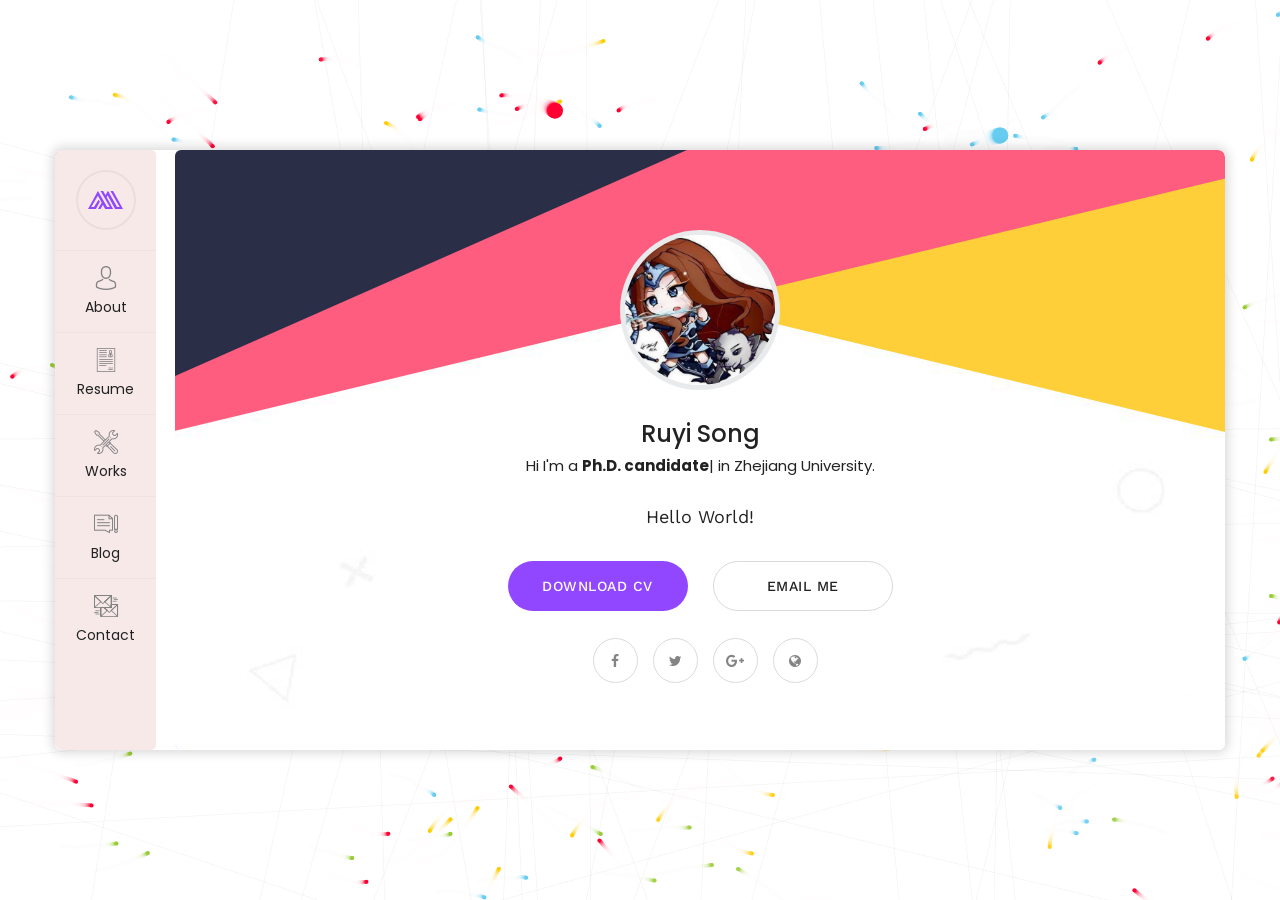
==== commit 7fa4b188: "pdf viewer version 5.0" ====
--- a/index.html
+++ b/index.html
@@ -365,8 +365,8 @@
                                                 </div>
                                             </figure>
                                             <div class="caption-title">
-                                                <h3><a href="#">本地 PDF</a></h3>
-                                                <span>本地阅读</span>
+                                                <h3><a href="#">递归式多模态推理模型视觉-语言-动作的研究</a></h3>
+                                                <span>本科毕业论文</span>
                                             </div>
                                         </div>
                                     </div>
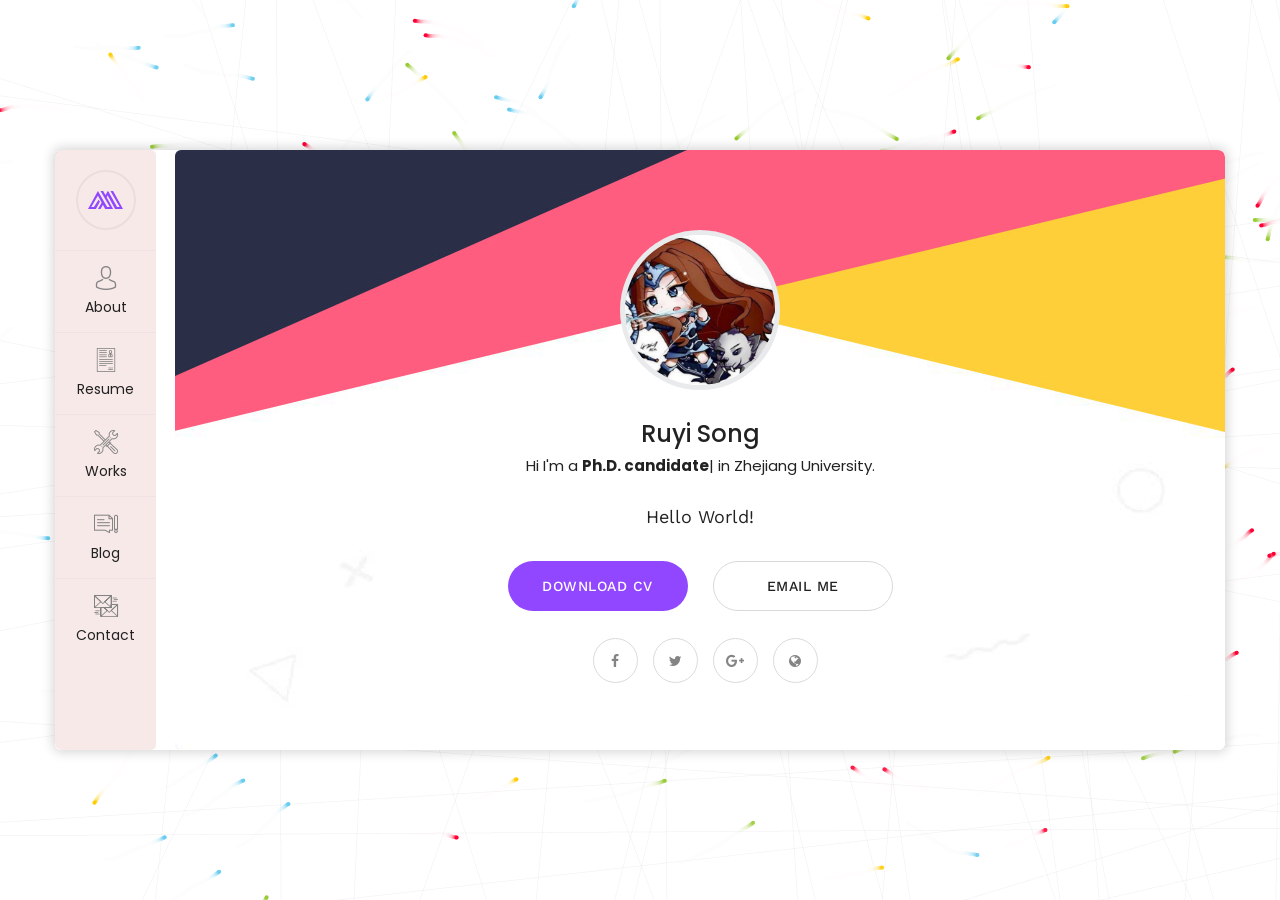
==== commit 901c68ff: "pdf viewer version 6.0" ====
--- a/index.html
+++ b/index.html
@@ -359,13 +359,13 @@
                                             <figure class="image">
                                                 <img src="images/gallery/LLM-SMAC.png" alt="image">
                                                 <div class="overlay">
-                                                    <a class="option-btn" href="pdf-viewer.html?file=docs/CV.pdf&title=CV.pdf" target="_blank" rel="noopener">
-                                                        <i class="fa fa-search"></i>
-                                                    </a>                                
-                                                </div>
-                                            </figure>
-                                            <div class="caption-title">
-                                                <h3><a href="#">递归式多模态推理模型视觉-语言-动作的研究</a></h3>
+                                                    <a class="option-btn" href="pdf-viewer.html?file=docs/递归式多模态推理模型视觉-语言-动作的研究.pdf&title=递归式多模态推理模型视觉-语言-动作的研究.pdf" target="_blank" rel="noopener">
+                                                        <i class="fa fa-search"></i>
+                                                    </a>                                
+                                                </div>
+                                            </figure>
+                                            <div class="caption-title">
+                                                <h3><a href="pdf-viewer.html?file=docs/递归式多模态推理模型视觉-语言-动作的研究.pdf&title=递归式多模态推理模型视觉-语言-动作的研究.pdf" target="_blank" rel="noopener">递归式多模态推理模型视觉-语言-动作的研究</a></h3>
                                                 <span>本科毕业论文</span>
                                             </div>
                                         </div>
@@ -382,7 +382,7 @@
                                                 </div>
                                             </figure>
                                             <div class="caption-title">
-                                                <h3><a href="#">LLM-SMAC</a></h3>
+                                                <h3><a href="https://dl.acm.org/doi/abs/10.65109/RVAB7186#" target="_blank" rel="noopener">LLM-SMAC</a></h3>
                                                 <span>AAMAS 2026</span>
                                             </div>
                                         </div>
@@ -399,7 +399,7 @@
                                                 </div>
                                             </figure>
                                             <div class="caption-title">
-                                                <h3><a href="#">SMAC-R1</a></h3>
+                                                <h3><a href="https://arxiv.org/abs/2410.16024" target="_blank" rel="noopener">SMAC-R1</a></h3>
                                                 <span>arXiv</span>
                                             </div>
                                         </div>
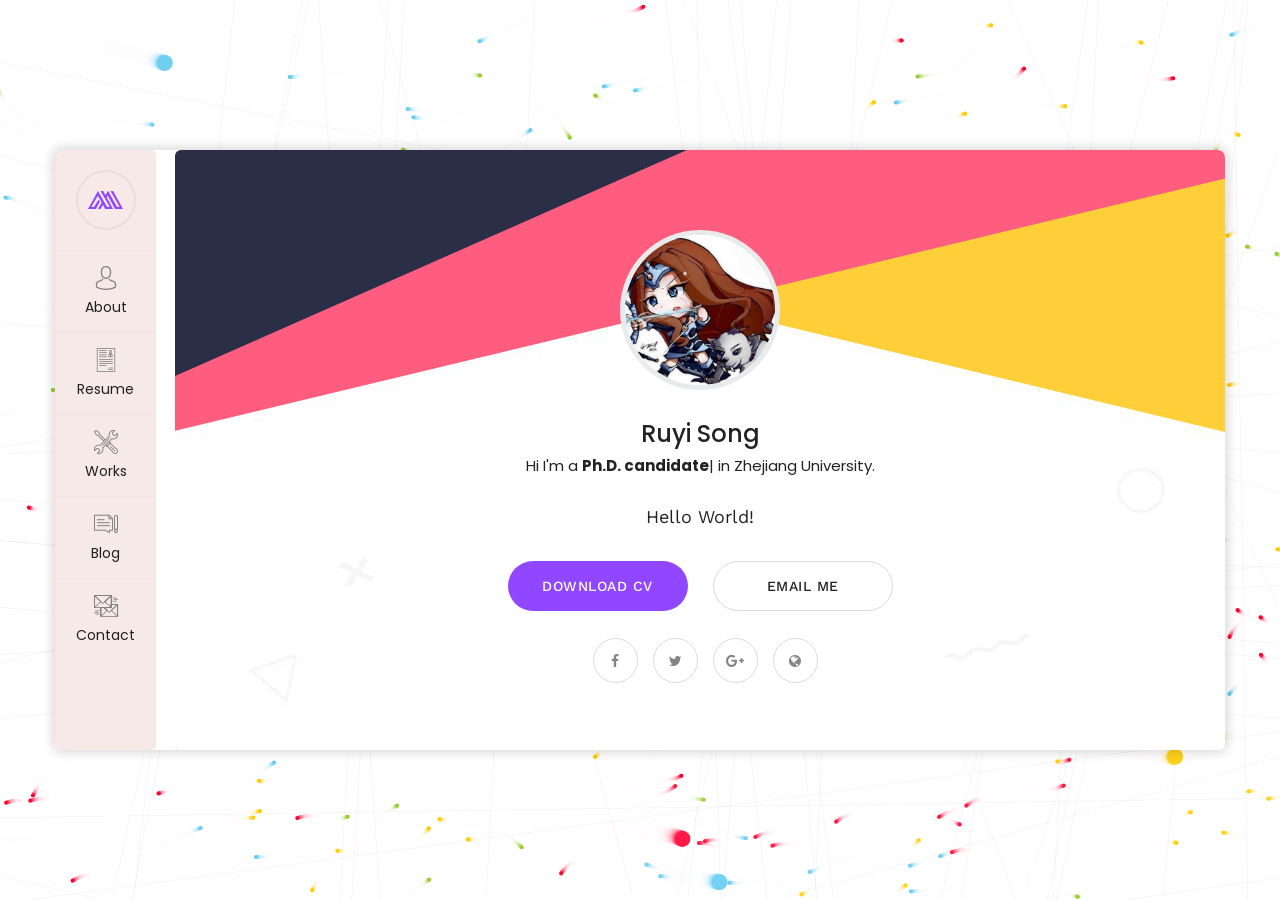
==== commit d0fa2539: "pdf viewer version 7.0" ====
--- a/index.html
+++ b/index.html
@@ -357,7 +357,7 @@
                                     <div class="projects-block col-md-6">
                                         <div class="inner-box">
                                             <figure class="image">
-                                                <img src="images/gallery/LLM-SMAC.png" alt="image">
+                                                <img src="images/gallery/robot_HRM_recursive.png" alt="image">
                                                 <div class="overlay">
                                                     <a class="option-btn" href="pdf-viewer.html?file=docs/递归式多模态推理模型视觉-语言-动作的研究.pdf&title=递归式多模态推理模型视觉-语言-动作的研究.pdf" target="_blank" rel="noopener">
                                                         <i class="fa fa-search"></i>
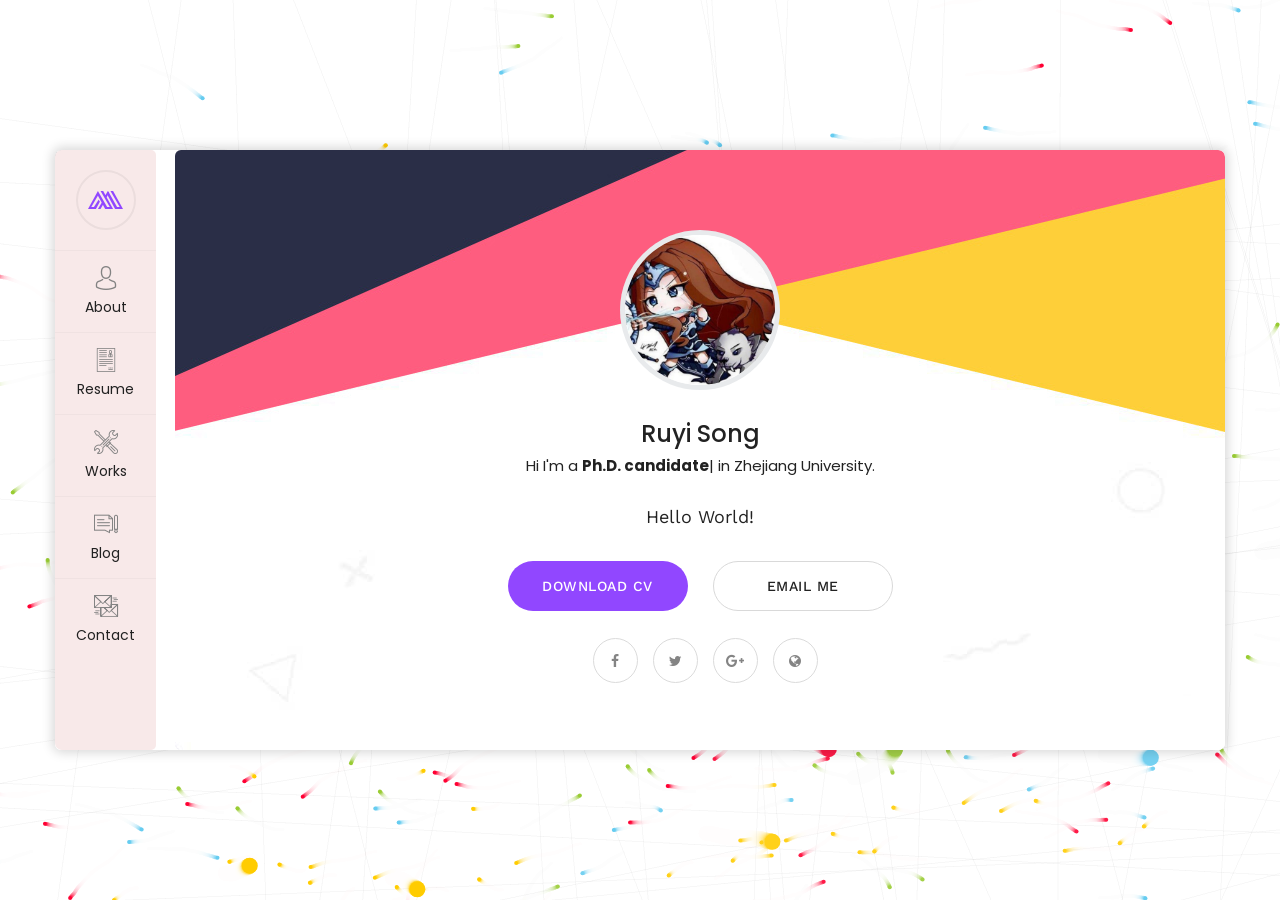
==== commit a9c465ce: "work format adjust" ====
--- a/index.html
+++ b/index.html
@@ -354,7 +354,7 @@
                                 <h4 class="title">Works</h4>
                                 <div class="row">
 
-                                    <div class="projects-block col-md-6">
+                                    <div class="projects-block col-md-12">
                                         <div class="inner-box">
                                             <figure class="image">
                                                 <img src="images/gallery/robot_HRM_recursive.png" alt="image">
@@ -371,7 +371,7 @@
                                         </div>
                                     </div>
 
-                                    <div class="projects-block col-md-6">
+                                    <div class="projects-block col-md-12">
                                         <div class="inner-box">
                                             <figure class="image">
                                                 <img src="images/gallery/LLM-SMAC.png" alt="image">
@@ -388,7 +388,7 @@
                                         </div>
                                     </div>
 
-                                    <div class="projects-block col-md-6">
+                                    <div class="projects-block col-md-12">
                                         <div class="inner-box">
                                             <figure class="image">
                                                 <img src="images/gallery/SMAC-R1.png" alt="image">
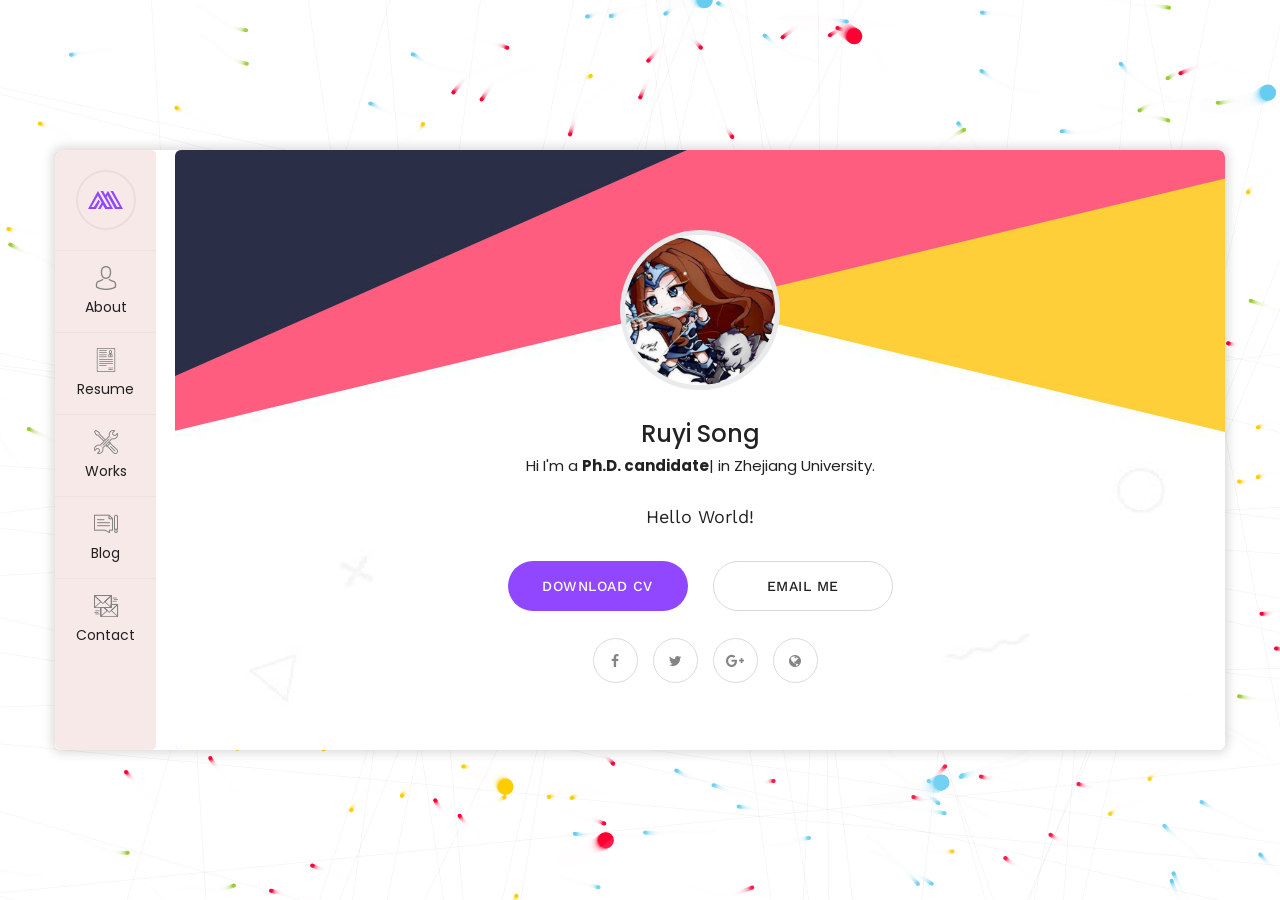
==== commit e2828d0d: "work paper title adjust" ====
--- a/index.html
+++ b/index.html
@@ -382,7 +382,7 @@
                                                 </div>
                                             </figure>
                                             <div class="caption-title">
-                                                <h3><a href="https://dl.acm.org/doi/abs/10.65109/RVAB7186#" target="_blank" rel="noopener">LLM-SMAC</a></h3>
+                                                <h3><a href="https://dl.acm.org/doi/abs/10.65109/RVAB7186#" target="_blank" rel="noopener">LLM-SMAC: Solving Multi-Agent Decision-Making Tasks via LLM Decision Tree Code Generation</a></h3>
                                                 <span>AAMAS 2026</span>
                                             </div>
                                         </div>
@@ -399,7 +399,7 @@
                                                 </div>
                                             </figure>
                                             <div class="caption-title">
-                                                <h3><a href="https://arxiv.org/abs/2410.16024" target="_blank" rel="noopener">SMAC-R1</a></h3>
+                                                <h3><a href="https://arxiv.org/abs/2410.16024" target="_blank" rel="noopener">SMAC-R1: The Emergence of Intelligence in Decision-Making Tasks</a></h3>
                                                 <span>arXiv</span>
                                             </div>
                                         </div>
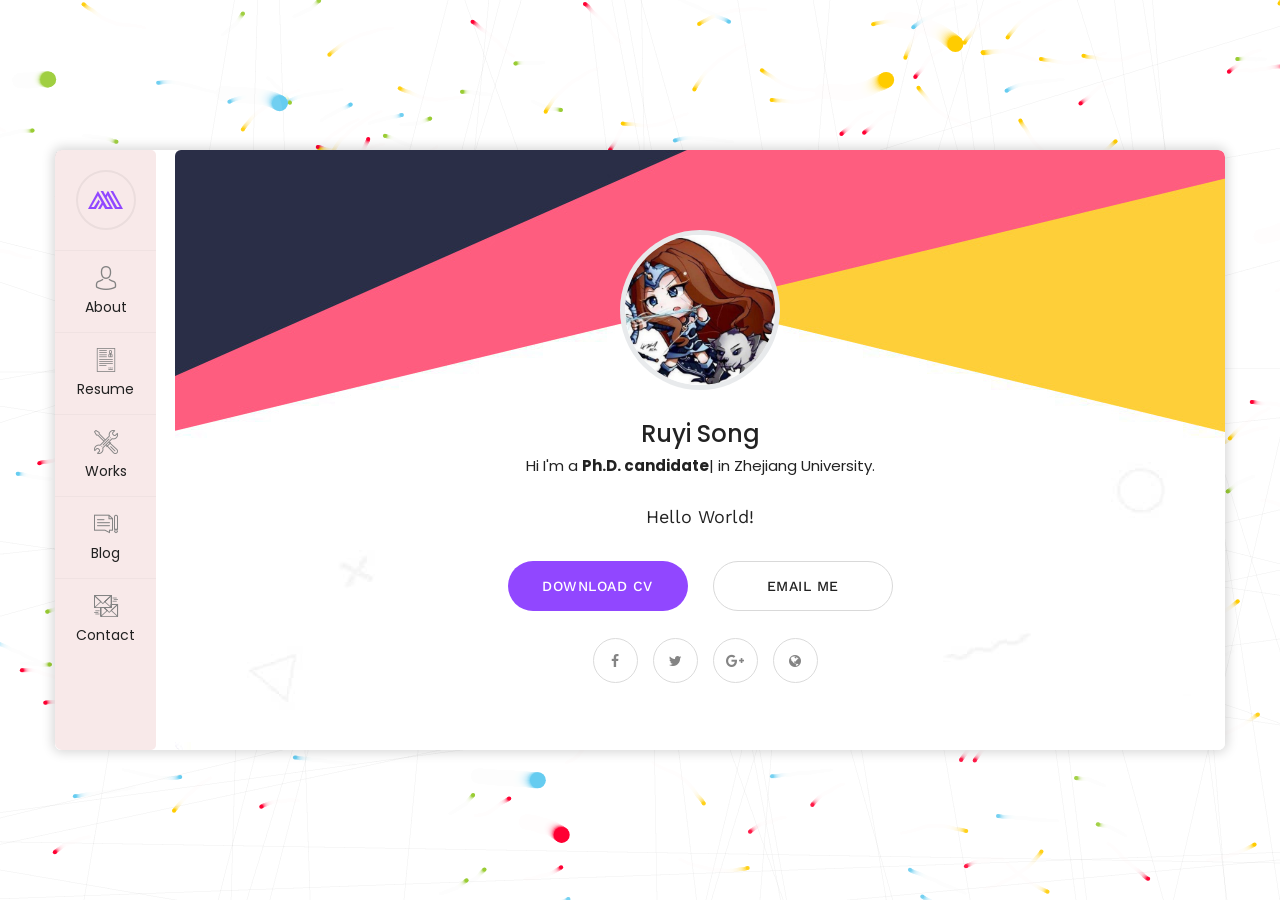
==== commit cc5453c9: "pdf viewer version 8.0-final" ====
--- a/index.html
+++ b/index.html
@@ -359,13 +359,13 @@
                                             <figure class="image">
                                                 <img src="images/gallery/robot_HRM_recursive.png" alt="image">
                                                 <div class="overlay">
-                                                    <a class="option-btn" href="pdf-viewer.html?file=docs/递归式多模态推理模型视觉-语言-动作的研究.pdf&title=递归式多模态推理模型视觉-语言-动作的研究.pdf" target="_blank" rel="noopener">
-                                                        <i class="fa fa-search"></i>
-                                                    </a>                                
-                                                </div>
-                                            </figure>
-                                            <div class="caption-title">
-                                                <h3><a href="pdf-viewer.html?file=docs/递归式多模态推理模型视觉-语言-动作的研究.pdf&title=递归式多模态推理模型视觉-语言-动作的研究.pdf" target="_blank" rel="noopener">递归式多模态推理模型视觉-语言-动作的研究</a></h3>
+                                                    <a class="option-btn" href="pdf-viewer.html?file=docs/递归式多模态推理模型（视觉-语言-动作）的研究.pdf&title=递归式多模态推理模型（视觉-语言-动作）的研究.pdf" target="_blank" rel="noopener">
+                                                        <i class="fa fa-search"></i>
+                                                    </a>                                
+                                                </div>
+                                            </figure>
+                                            <div class="caption-title">
+                                                <h3><a href="pdf-viewer.html?file=docs/递归式多模态推理模型（视觉-语言-动作）的研究.pdf&title=递归式多模态推理模型（视觉-语言-动作）的研究.pdf" target="_blank" rel="noopener">递归式多模态推理模型（视觉-语言-动作）的研究</a></h3>
                                                 <span>本科毕业论文</span>
                                             </div>
                                         </div>
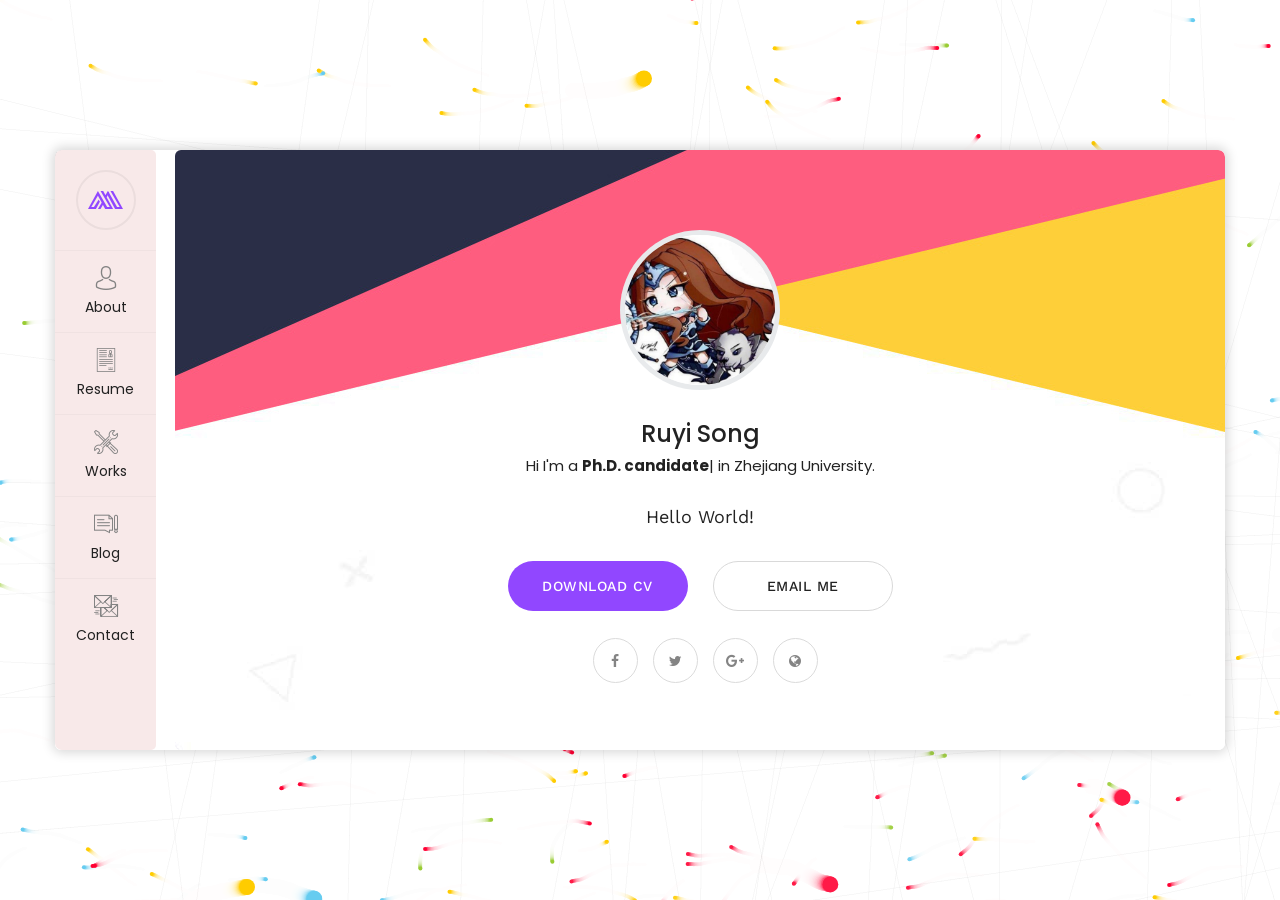
==== commit 4cbb724f: "Deploy StarMap under starmap path" ====
--- a/index.html
+++ b/index.html
@@ -388,10 +388,10 @@
                                         </div>
                                     </div>
 
-                                    <div class="projects-block col-md-12">
-                                        <div class="inner-box">
-                                            <figure class="image">
-                                                <img src="images/gallery/SMAC-R1.png" alt="image">
+                                    <div class="projects-block col-md-12">
+                                        <div class="inner-box">
+                                            <figure class="image">
+                                                <img src="images/gallery/SMAC-R1.png" alt="image">
                                                 <div class="overlay">
                                                     <a class="option-btn" href="https://arxiv.org/abs/2410.16024" target="_blank" rel="noopener">
                                                         <i class="fa fa-search"></i>
@@ -401,11 +401,28 @@
                                             <div class="caption-title">
                                                 <h3><a href="https://arxiv.org/abs/2410.16024" target="_blank" rel="noopener">SMAC-R1: The Emergence of Intelligence in Decision-Making Tasks</a></h3>
                                                 <span>arXiv</span>
-                                            </div>
-                                        </div>
-                                    </div>
-
-                                    <!-- <div class="projects-block col-md-6">
+                                            </div>
+                                        </div>
+                                    </div>
+
+                                    <div class="projects-block col-md-12">
+                                        <div class="inner-box">
+                                            <figure class="image">
+                                                <img src="images/gallery/6.jpg" alt="StarMap interactive travel atlas">
+                                                <div class="overlay">
+                                                    <a class="option-btn" href="starmap/" target="_blank" rel="noopener">
+                                                        <i class="fa fa-external-link"></i>
+                                                    </a>
+                                                </div>
+                                            </figure>
+                                            <div class="caption-title">
+                                                <h3><a href="starmap/" target="_blank" rel="noopener">StarMap Interactive Travel Atlas</a></h3>
+                                                <span>React · TypeScript · Cesium</span>
+                                            </div>
+                                        </div>
+                                    </div>
+
+                                    <!-- <div class="projects-block col-md-6">
                                         <div class="inner-box">
                                             <figure class="image">
                                                 <img src="images/gallery/2.jpg" alt="image">
--- a/css/style.css
+++ b/css/style.css
@@ -1196,9 +1196,11 @@
     font-weight: 500;
     color: #222;
     margin-bottom: 30px;
+    padding-top: 6px;
     padding-bottom: 15px;
     border-bottom: 1px solid #e5e5e5;
-    margin-top: -9px;
+    margin-top: 0;
+    line-height: 1.35em;
 }
 
 .news-block {
